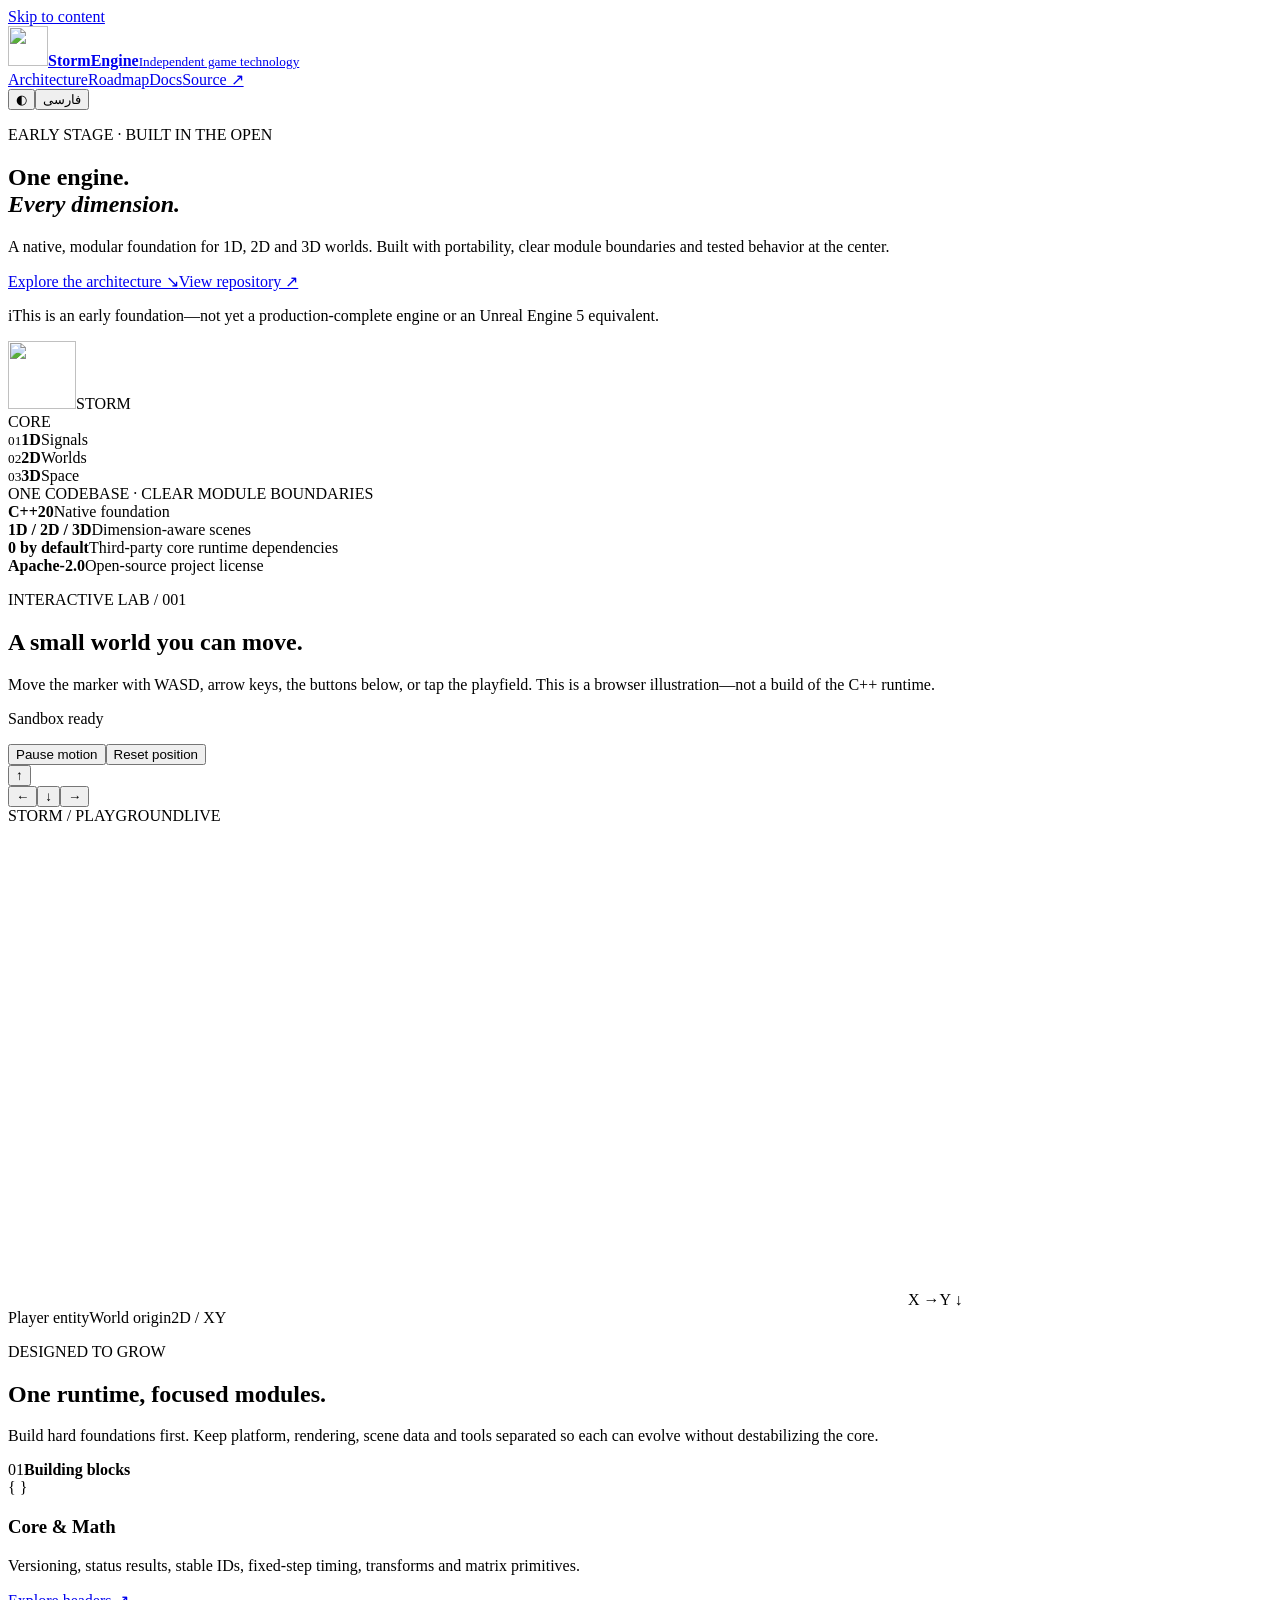
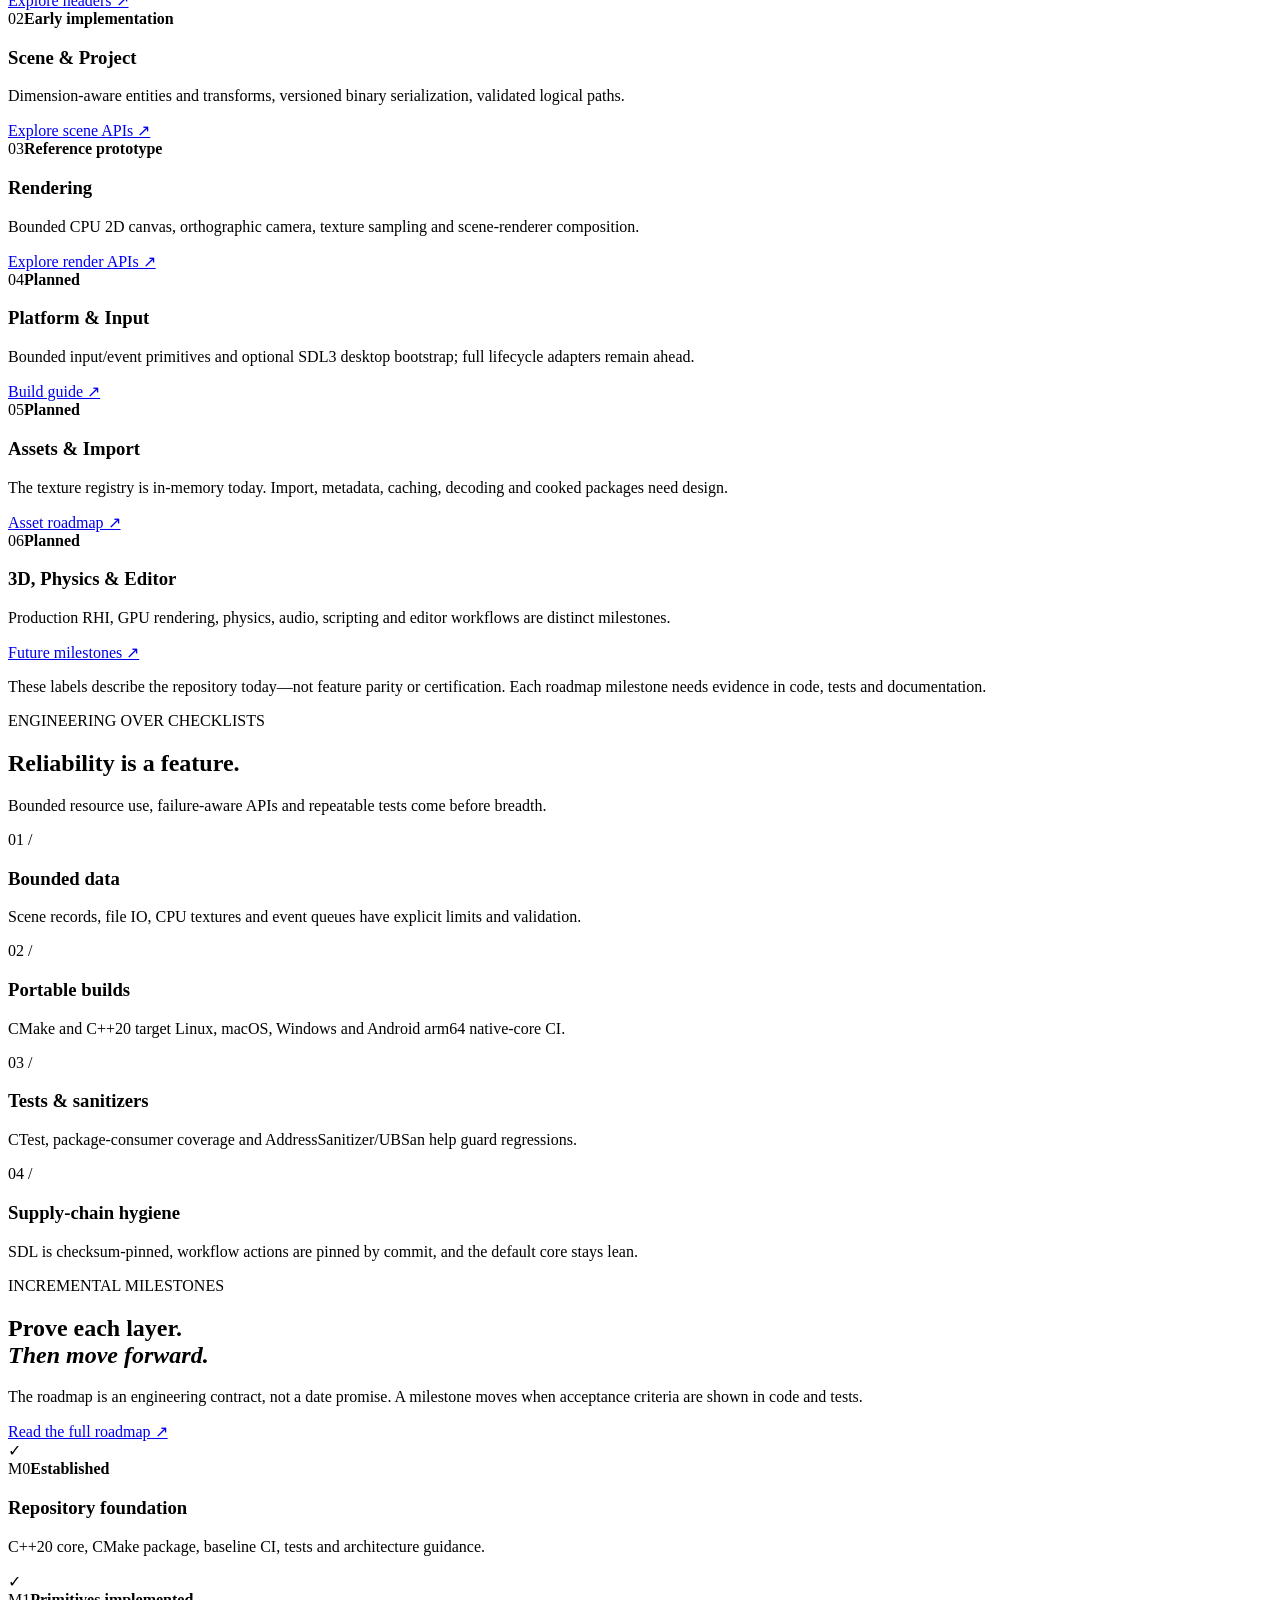
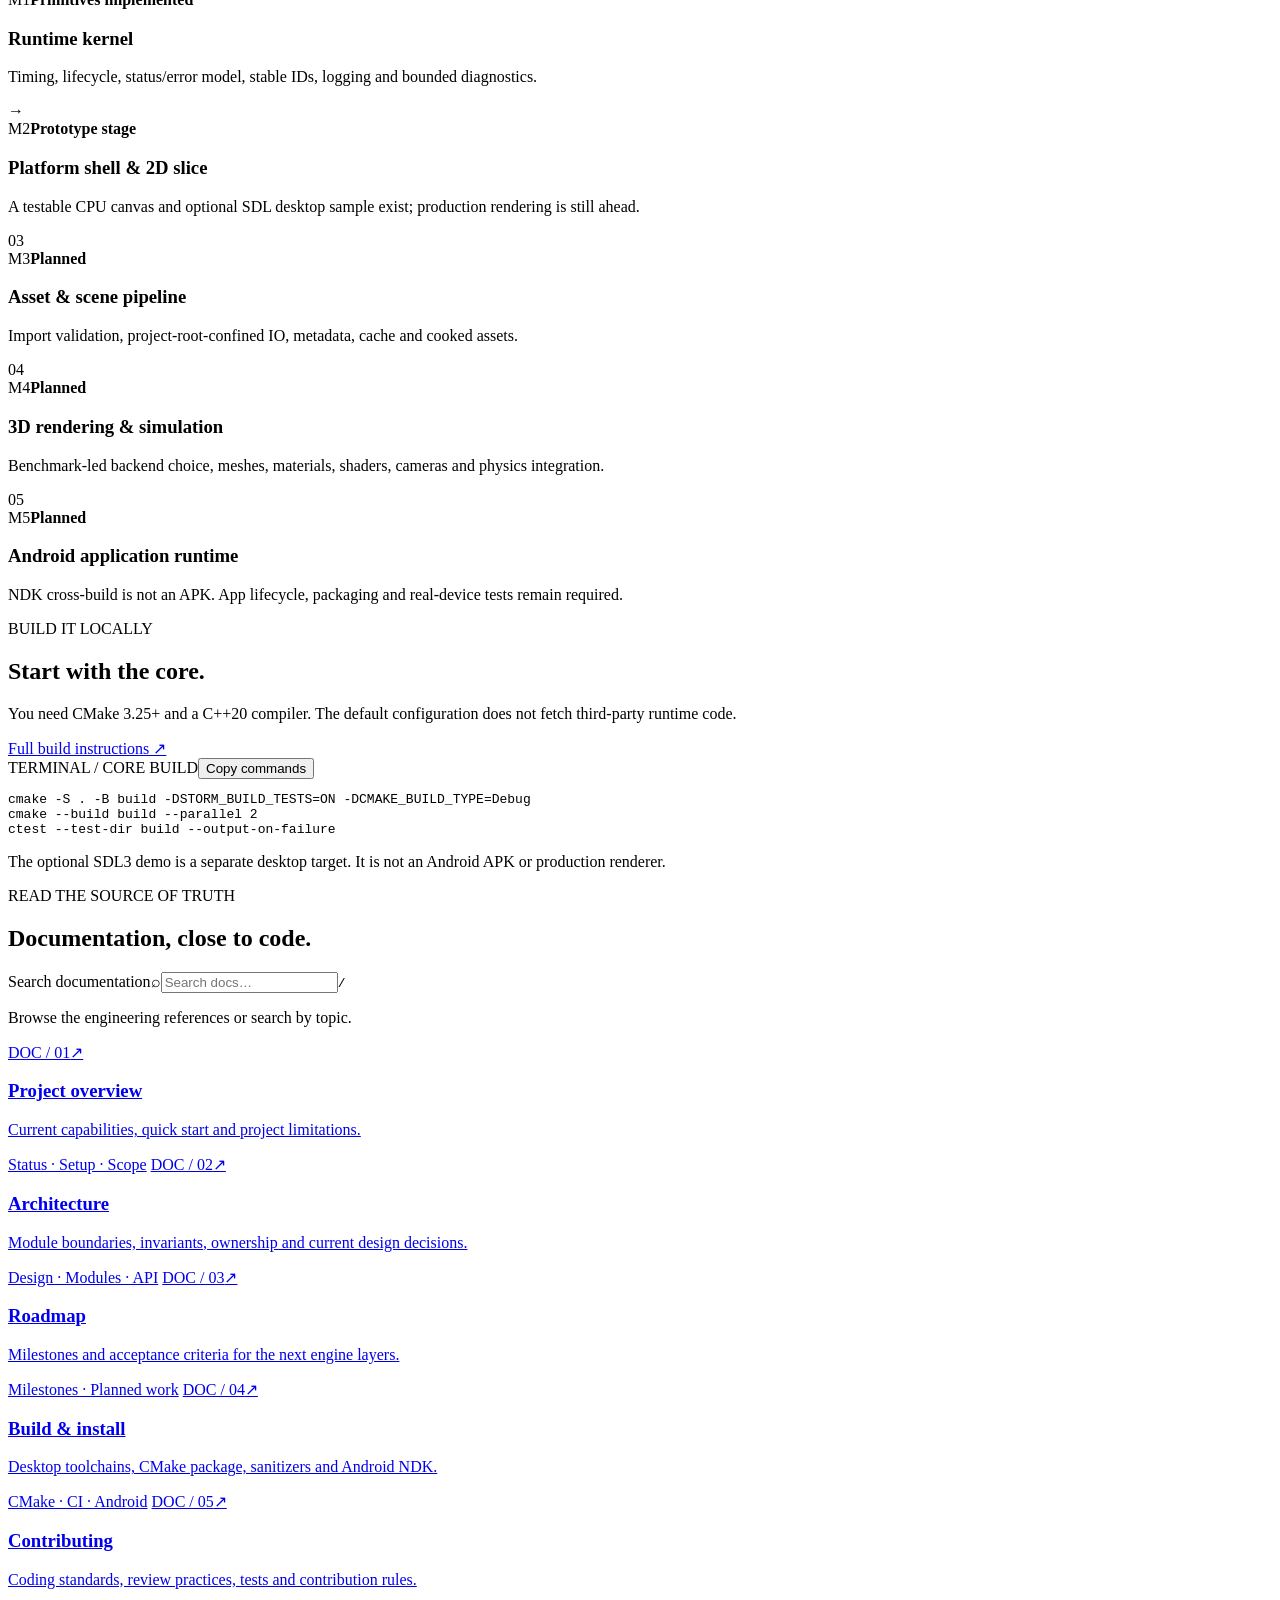
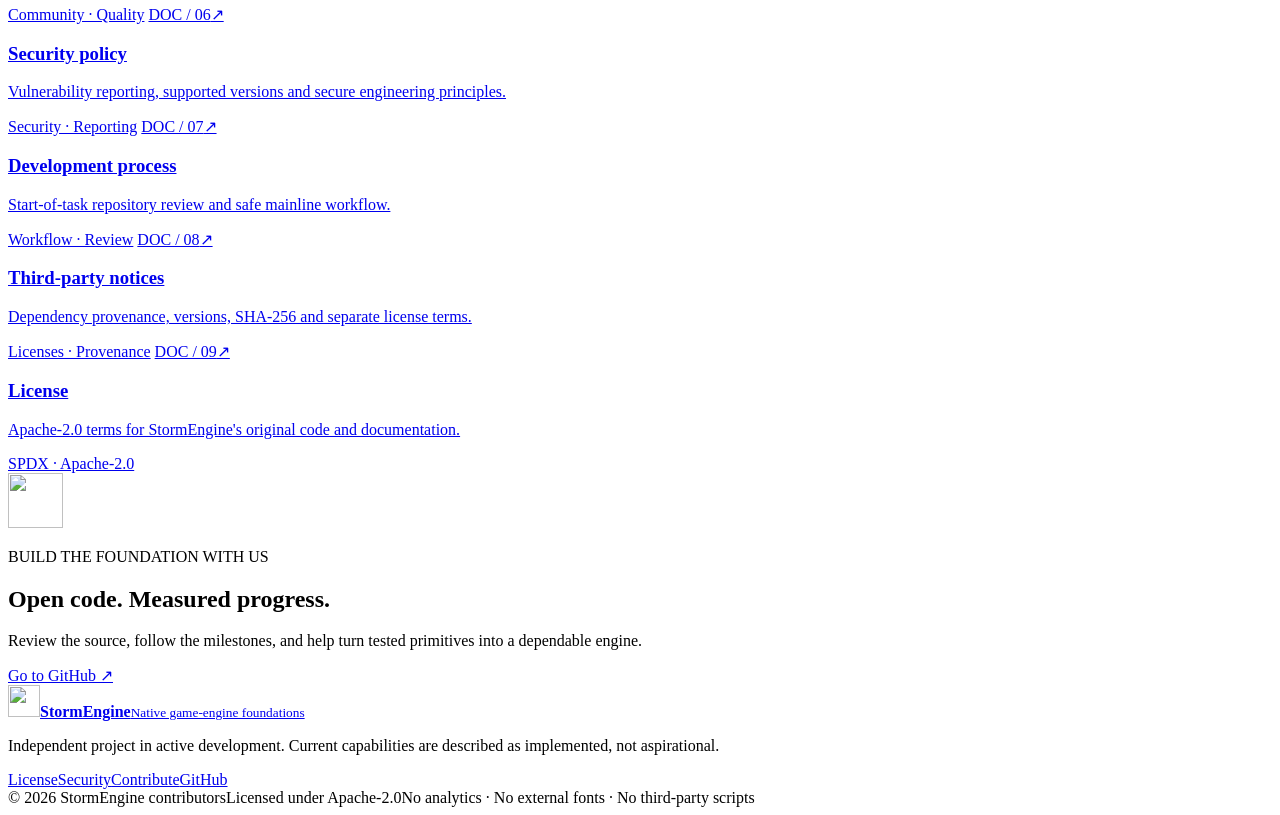
==== site/index.html @ 403d58b6 "feat(site): add responsive engine project homepage" ====
<!doctype html>
<html lang="en" dir="ltr" data-theme="dark">
<head>
  <meta charset="utf-8">
  <meta name="viewport" content="width=device-width,initial-scale=1">
  <meta name="color-scheme" content="dark light">
  <meta name="theme-color" content="#0a0f17">
  <meta name="description" content="StormEngine is an independent C++20 game-engine project for 1D, 2D and 3D experiences.">
  <meta http-equiv="Content-Security-Policy" content="default-src 'self'; base-uri 'self'; object-src 'none'; script-src 'self'; style-src 'self'; img-src 'self' data:; font-src 'self'; connect-src 'none'; form-action 'none'; upgrade-insecure-requests">
  <link rel="canonical" href="https://thedeverfankhajo-bot.github.io/StormEngine/">
  <link rel="icon" type="image/svg+xml" href="assets/images/storm-mark.svg">
  <link rel="stylesheet" href="assets/css/site.css">
  <title>StormEngine — One engine. Every dimension.</title>
  <script src="assets/js/site.js" defer></script>
</head>
<body>
  <a class="skip-link" href="#main" data-t="skip">Skip to content</a>
  <header class="site-header"><div class="container header-inner">
    <a class="brand" href="#top" aria-label="StormEngine home"><img src="assets/images/storm-mark.svg" width="40" height="40" alt=""><span><strong>StormEngine</strong><small data-t="brand-tag">Independent game technology</small></span></a>
    <nav class="primary-nav" aria-label="Primary navigation" data-ta="aria-label" data-t="nav-label"><a href="#architecture" data-t="nav-architecture">Architecture</a><a href="#roadmap" data-t="nav-roadmap">Roadmap</a><a href="#docs" data-t="nav-docs">Docs</a><a href="https://github.com/thedeverfankhajo-bot/StormEngine" rel="noopener noreferrer" data-t="nav-source">Source ↗</a></nav>
    <div class="header-actions"><button id="theme-toggle" class="icon-button" type="button" aria-label="Switch theme" title="Switch theme">◐</button><button id="language-toggle" class="language-button" type="button" lang="fa" aria-label="نمایش فارسی">فارسی</button></div>
  </div></header>
  <main id="main">
    <section class="hero section-space" id="top" aria-labelledby="hero-title"><div class="container hero-grid">
      <div class="hero-copy"><p class="eyebrow"><span class="status-dot" aria-hidden="true"></span><span data-t="hero-eyebrow">EARLY STAGE · BUILT IN THE OPEN</span></p><h1 id="hero-title"><span data-t="hero-title-a">One engine.</span><br><em data-t="hero-title-b">Every dimension.</em></h1><p class="hero-lede" data-t="hero-lede">A native, modular foundation for 1D, 2D and 3D worlds. Built with portability, clear module boundaries and tested behavior at the center.</p><div class="hero-actions"><a class="button button-primary" href="#architecture" data-t="hero-cta">Explore the architecture ↘</a><a class="button button-quiet" href="https://github.com/thedeverfankhajo-bot/StormEngine" rel="noopener noreferrer" data-t="repo-cta">View repository ↗</a></div><p class="reality-note"><span aria-hidden="true">i</span><span data-t="reality-note">This is an early foundation—not yet a production-complete engine or an Unreal Engine 5 equivalent.</span></p></div>
      <div class="hero-visual" role="img" aria-label="A central runtime joining one-dimensional, two-dimensional and three-dimensional worlds" data-ta="aria-label" data-t="visual-label"><div class="visual-grid"></div><div class="visual-orbit orbit-a"></div><div class="visual-orbit orbit-b"></div><div class="visual-core"><img src="assets/images/storm-mark.svg" alt="" width="68" height="68"><span>STORM<br>CORE</span></div><div class="dimension-node dimension-1"><small>01</small><b>1D</b><span data-t="dimension-signals">Signals</span></div><div class="dimension-node dimension-2"><small>02</small><b>2D</b><span data-t="dimension-worlds">Worlds</span></div><div class="dimension-node dimension-3"><small>03</small><b>3D</b><span data-t="dimension-space">Space</span></div><div class="visual-caption"><span></span><span data-t="visual-caption">ONE CODEBASE · CLEAR MODULE BOUNDARIES</span></div></div>
    </div><div class="container metrics-row"><div><strong>C++20</strong><span data-t="metric-native">Native foundation</span></div><div><strong>1D / 2D / 3D</strong><span data-t="metric-scenes">Dimension-aware scenes</span></div><div><strong>0 by default</strong><span data-t="metric-deps">Third-party core runtime dependencies</span></div><div><strong>Apache-2.0</strong><span data-t="metric-license">Open-source project license</span></div></div></section>
    <section class="section-space demo-section" aria-labelledby="demo-title"><div class="container demo-layout">
      <div class="section-intro"><p class="section-kicker" data-t="demo-kicker">INTERACTIVE LAB / 001</p><h2 id="demo-title" data-t="demo-title">A small world you can move.</h2><p data-t="demo-intro">Move the marker with WASD, arrow keys, the buttons below, or tap the playfield. This is a browser illustration—not a build of the C++ runtime.</p><p class="demo-status"><span class="status-dot" aria-hidden="true"></span><span id="demo-status" role="status" aria-live="polite" data-t="demo-ready">Sandbox ready</span></p><div class="demo-controls"><button id="demo-pause" class="button button-secondary" type="button" data-t="pause">Pause motion</button><button id="demo-reset" class="button button-quiet" type="button" data-t="reset">Reset position</button></div><div class="direction-pad" aria-label="Move demo marker" data-ta="aria-label" data-t="direction-label"><button type="button" data-move="up" aria-label="Move up">↑</button><div class="direction-row"><button type="button" data-move="left" aria-label="Move left">←</button><button type="button" data-move="down" aria-label="Move down">↓</button><button type="button" data-move="right" aria-label="Move right">→</button></div></div></div>
      <div class="playfield-card"><div class="playfield-toolbar"><div class="window-dots" aria-hidden="true"><i></i><i></i><i></i></div><span class="mono">STORM / PLAYGROUND</span><span class="live-label"><i></i><span data-t="live">LIVE</span></span></div><div class="playfield-wrap"><canvas id="engine-canvas" width="900" height="480" tabindex="0" aria-label="Interactive two-dimensional demo. Use arrow keys or WASD to move the marker." data-ta="aria-label" data-t="canvas-label"><p>Your browser does not support the canvas demo. The rest of the site still works.</p></canvas><span class="axis-label axis-x">X →</span><span class="axis-label axis-y">Y ↓</span></div><div class="playfield-footer"><span><i class="legend-dot legend-player"></i><span data-t="player-entity">Player entity</span></span><span><i class="legend-dot legend-origin"></i><span data-t="world-origin">World origin</span></span><span class="mono">2D / XY</span></div></div>
    </div></section>
    <section class="section-space" id="architecture" aria-labelledby="architecture-title"><div class="container"><div class="section-heading"><div><p class="section-kicker" data-t="arch-kicker">DESIGNED TO GROW</p><h2 id="architecture-title" data-t="arch-title">One runtime, focused modules.</h2></div><p data-t="arch-intro">Build hard foundations first. Keep platform, rendering, scene data and tools separated so each can evolve without destabilizing the core.</p></div>
      <div class="architecture-grid">
        <article class="module-card module-core"><div class="module-top"><span>01</span><b class="state-built" data-t="state-building">Building blocks</b></div><div class="module-glyph" aria-hidden="true">{ }</div><h3 data-t="mod-core">Core & Math</h3><p data-t="mod-core-desc">Versioning, status results, stable IDs, fixed-step timing, transforms and matrix primitives.</p><a href="https://github.com/thedeverfankhajo-bot/StormEngine/tree/main/include/storm/core" rel="noopener noreferrer" data-t="link-headers">Explore headers ↗</a></article>
        <article class="module-card"><div class="module-top"><span>02</span><b class="state-built" data-t="state-early">Early implementation</b></div><div class="module-glyph glyph-scene" aria-hidden="true"><i></i><i></i><i></i></div><h3 data-t="mod-scene">Scene & Project</h3><p data-t="mod-scene-desc">Dimension-aware entities and transforms, versioned binary serialization, validated logical paths.</p><a href="https://github.com/thedeverfankhajo-bot/StormEngine/tree/main/include/storm/scene" rel="noopener noreferrer" data-t="link-scene">Explore scene APIs ↗</a></article>
        <article class="module-card"><div class="module-top"><span>03</span><b class="state-prototype" data-t="state-reference">Reference prototype</b></div><div class="module-glyph glyph-render" aria-hidden="true"><i></i><i></i><i></i><i></i></div><h3 data-t="mod-render">Rendering</h3><p data-t="mod-render-desc">Bounded CPU 2D canvas, orthographic camera, texture sampling and scene-renderer composition.</p><a href="https://github.com/thedeverfankhajo-bot/StormEngine/tree/main/include/storm/render" rel="noopener noreferrer" data-t="link-render">Explore render APIs ↗</a></article>
        <article class="module-card"><div class="module-top"><span>04</span><b class="state-planned" data-t="state-planned">Planned</b></div><div class="module-glyph glyph-input" aria-hidden="true"><i></i><i></i><i></i></div><h3 data-t="mod-platform">Platform & Input</h3><p data-t="mod-platform-desc">Bounded input/event primitives and optional SDL3 desktop bootstrap; full lifecycle adapters remain ahead.</p><a href="https://github.com/thedeverfankhajo-bot/StormEngine/blob/main/docs/BUILDING.md" rel="noopener noreferrer" data-t="link-build">Build guide ↗</a></article>
        <article class="module-card"><div class="module-top"><span>05</span><b class="state-planned" data-t="state-planned">Planned</b></div><div class="module-glyph glyph-assets" aria-hidden="true"><i></i><i></i><i></i></div><h3 data-t="mod-assets">Assets & Import</h3><p data-t="mod-assets-desc">The texture registry is in-memory today. Import, metadata, caching, decoding and cooked packages need design.</p><a href="https://github.com/thedeverfankhajo-bot/StormEngine/blob/main/docs/ROADMAP.md" rel="noopener noreferrer" data-t="link-roadmap">Asset roadmap ↗</a></article>
        <article class="module-card module-future"><div class="module-top"><span>06</span><b class="state-planned" data-t="state-planned">Planned</b></div><div class="module-glyph glyph-future" aria-hidden="true"><i></i><i></i><i></i></div><h3 data-t="mod-future">3D, Physics & Editor</h3><p data-t="mod-future-desc">Production RHI, GPU rendering, physics, audio, scripting and editor workflows are distinct milestones.</p><a href="https://github.com/thedeverfankhajo-bot/StormEngine/blob/main/docs/ROADMAP.md#m4--3d-rendering-and-simulation" rel="noopener noreferrer" data-t="link-future">Future milestones ↗</a></article>
      </div><p class="architecture-footnote" data-t="arch-footnote">These labels describe the repository today—not feature parity or certification. Each roadmap milestone needs evidence in code, tests and documentation.</p></div></section>
    <section class="section-space capability-section"><div class="container"><div class="section-heading"><div><p class="section-kicker" data-t="quality-kicker">ENGINEERING OVER CHECKLISTS</p><h2 data-t="quality-title">Reliability is a feature.</h2></div><p data-t="quality-intro">Bounded resource use, failure-aware APIs and repeatable tests come before breadth.</p></div><div class="quality-grid"><article class="quality-card"><span>01 /</span><h3 data-t="quality-bounds">Bounded data</h3><p data-t="quality-bounds-desc">Scene records, file IO, CPU textures and event queues have explicit limits and validation.</p></article><article class="quality-card"><span>02 /</span><h3 data-t="quality-portable">Portable builds</h3><p data-t="quality-portable-desc">CMake and C++20 target Linux, macOS, Windows and Android arm64 native-core CI.</p></article><article class="quality-card"><span>03 /</span><h3 data-t="quality-tests">Tests & sanitizers</h3><p data-t="quality-tests-desc">CTest, package-consumer coverage and AddressSanitizer/UBSan help guard regressions.</p></article><article class="quality-card"><span>04 /</span><h3 data-t="quality-supply">Supply-chain hygiene</h3><p data-t="quality-supply-desc">SDL is checksum-pinned, workflow actions are pinned by commit, and the default core stays lean.</p></article></div></div></section>
    <section class="section-space roadmap-section" id="roadmap" aria-labelledby="roadmap-title"><div class="container roadmap-layout"><div class="roadmap-intro"><p class="section-kicker" data-t="roadmap-kicker">INCREMENTAL MILESTONES</p><h2 id="roadmap-title"><span data-t="roadmap-title-a">Prove each layer.</span><br><em data-t="roadmap-title-b">Then move forward.</em></h2><p data-t="roadmap-intro">The roadmap is an engineering contract, not a date promise. A milestone moves when acceptance criteria are shown in code and tests.</p><a class="text-link" href="https://github.com/thedeverfankhajo-bot/StormEngine/blob/main/docs/ROADMAP.md" rel="noopener noreferrer" data-t="full-roadmap">Read the full roadmap ↗</a></div><div class="milestone-list">
      <article class="milestone milestone-done"><div class="milestone-mark">✓</div><div><div class="milestone-meta"><span>M0</span><b data-t="milestone-established">Established</b></div><h3 data-t="mile0">Repository foundation</h3><p data-t="mile0-desc">C++20 core, CMake package, baseline CI, tests and architecture guidance.</p></div></article>
      <article class="milestone milestone-done"><div class="milestone-mark">✓</div><div><div class="milestone-meta"><span>M1</span><b data-t="milestone-primitives">Primitives implemented</b></div><h3 data-t="mile1">Runtime kernel</h3><p data-t="mile1-desc">Timing, lifecycle, status/error model, stable IDs, logging and bounded diagnostics.</p></div></article>
      <article class="milestone milestone-active"><div class="milestone-mark">→</div><div><div class="milestone-meta"><span>M2</span><b data-t="milestone-prototype">Prototype stage</b></div><h3 data-t="mile2">Platform shell & 2D slice</h3><p data-t="mile2-desc">A testable CPU canvas and optional SDL desktop sample exist; production rendering is still ahead.</p></div></article>
      <article class="milestone"><div class="milestone-mark">03</div><div><div class="milestone-meta"><span>M3</span><b data-t="state-planned">Planned</b></div><h3 data-t="mile3">Asset & scene pipeline</h3><p data-t="mile3-desc">Import validation, project-root-confined IO, metadata, cache and cooked assets.</p></div></article>
      <article class="milestone"><div class="milestone-mark">04</div><div><div class="milestone-meta"><span>M4</span><b data-t="state-planned">Planned</b></div><h3 data-t="mile4">3D rendering & simulation</h3><p data-t="mile4-desc">Benchmark-led backend choice, meshes, materials, shaders, cameras and physics integration.</p></div></article>
      <article class="milestone"><div class="milestone-mark">05</div><div><div class="milestone-meta"><span>M5</span><b data-t="state-planned">Planned</b></div><h3 data-t="mile5">Android application runtime</h3><p data-t="mile5-desc">NDK cross-build is not an APK. App lifecycle, packaging and real-device tests remain required.</p></div></article>
    </div></div></section>
    <section class="section-space start-section"><div class="container start-layout"><div><p class="section-kicker" data-t="start-kicker">BUILD IT LOCALLY</p><h2 data-t="start-title">Start with the core.</h2><p data-t="start-intro">You need CMake 3.25+ and a C++20 compiler. The default configuration does not fetch third-party runtime code.</p><a class="text-link" href="https://github.com/thedeverfankhajo-bot/StormEngine/blob/main/docs/BUILDING.md" rel="noopener noreferrer" data-t="start-guide">Full build instructions ↗</a></div><div class="code-card"><div class="code-title"><span data-t="terminal-label">TERMINAL / CORE BUILD</span><button id="copy-command" class="copy-button" type="button" data-t="copy-command">Copy commands</button></div><pre><code id="build-command">cmake -S . -B build -DSTORM_BUILD_TESTS=ON -DCMAKE_BUILD_TYPE=Debug
cmake --build build --parallel 2
ctest --test-dir build --output-on-failure</code></pre><p data-t="code-footnote">The optional SDL3 demo is a separate desktop target. It is not an Android APK or production renderer.</p></div></div></section>
    <section class="section-space docs-section" id="docs" aria-labelledby="docs-title"><div class="container"><div class="section-heading docs-heading"><div><p class="section-kicker" data-t="docs-kicker">READ THE SOURCE OF TRUTH</p><h2 id="docs-title" data-t="docs-title">Documentation, close to code.</h2></div><label class="doc-search"><span class="sr-only" data-t="search-label">Search documentation</span><span aria-hidden="true">⌕</span><input id="docs-search" type="search" placeholder="Search docs…" autocomplete="off" data-ta="placeholder" data-t="search-placeholder"><kbd>/</kbd></label></div><p class="search-summary" id="search-summary" aria-live="polite" data-t="search-summary">Browse the engineering references or search by topic.</p><div class="docs-grid" id="docs-grid">
      <a class="doc-card" href="https://github.com/thedeverfankhajo-bot/StormEngine/blob/main/README.md" rel="noopener noreferrer" data-search="overview status quick start getting started"><span class="doc-number">DOC / 01</span><span class="doc-arrow">↗</span><h3 data-t="doc-overview">Project overview</h3><p data-t="doc-overview-desc">Current capabilities, quick start and project limitations.</p><span data-t="tag-overview" class="doc-tags">Status · Setup · Scope</span></a>
      <a class="doc-card" href="https://github.com/thedeverfankhajo-bot/StormEngine/blob/main/docs/ARCHITECTURE.md" rel="noopener noreferrer" data-search="architecture core renderer scene assets platform module boundaries matrices"><span class="doc-number">DOC / 02</span><span class="doc-arrow">↗</span><h3 data-t="doc-architecture">Architecture</h3><p data-t="doc-architecture-desc">Module boundaries, invariants, ownership and current design decisions.</p><span class="doc-tags" data-t="tag-architecture">Design · Modules · API</span></a>
      <a class="doc-card" href="https://github.com/thedeverfankhajo-bot/StormEngine/blob/main/docs/ROADMAP.md" rel="noopener noreferrer" data-search="roadmap milestones renderer 3d android physics editor future"><span class="doc-number">DOC / 03</span><span class="doc-arrow">↗</span><h3 data-t="doc-roadmap">Roadmap</h3><p data-t="doc-roadmap-desc">Milestones and acceptance criteria for the next engine layers.</p><span class="doc-tags" data-t="tag-roadmap">Milestones · Planned work</span></a>
      <a class="doc-card" href="https://github.com/thedeverfankhajo-bot/StormEngine/blob/main/docs/BUILDING.md" rel="noopener noreferrer" data-search="build cmake c++ linux windows macos android ndk toolchain"><span class="doc-number">DOC / 04</span><span class="doc-arrow">↗</span><h3 data-t="doc-build">Build & install</h3><p data-t="doc-build-desc">Desktop toolchains, CMake package, sanitizers and Android NDK.</p><span class="doc-tags" data-t="tag-build">CMake · CI · Android</span></a>
      <a class="doc-card" href="https://github.com/thedeverfankhajo-bot/StormEngine/blob/main/CONTRIBUTING.md" rel="noopener noreferrer" data-search="contributing coding conventions pull request tests review license"><span class="doc-number">DOC / 05</span><span class="doc-arrow">↗</span><h3 data-t="doc-contrib">Contributing</h3><p data-t="doc-contrib-desc">Coding standards, review practices, tests and contribution rules.</p><span class="doc-tags" data-t="tag-contrib">Community · Quality</span></a>
      <a class="doc-card" href="https://github.com/thedeverfankhajo-bot/StormEngine/blob/main/SECURITY.md" rel="noopener noreferrer" data-search="security vulnerability reporting dependency supply chain malformed input"><span class="doc-number">DOC / 06</span><span class="doc-arrow">↗</span><h3 data-t="doc-security">Security policy</h3><p data-t="doc-security-desc">Vulnerability reporting, supported versions and secure engineering principles.</p><span class="doc-tags" data-t="tag-security">Security · Reporting</span></a>
      <a class="doc-card" href="https://github.com/thedeverfankhajo-bot/StormEngine/blob/main/docs/DEVELOPMENT.md" rel="noopener noreferrer" data-search="development full repository review history commit mainline"><span class="doc-number">DOC / 07</span><span class="doc-arrow">↗</span><h3 data-t="doc-development">Development process</h3><p data-t="doc-development-desc">Start-of-task repository review and safe mainline workflow.</p><span class="doc-tags" data-t="tag-development">Workflow · Review</span></a>
      <a class="doc-card" href="https://github.com/thedeverfankhajo-bot/StormEngine/blob/main/THIRD_PARTY_NOTICES.md" rel="noopener noreferrer" data-search="third party SDL license checksum provenance dependencies"><span class="doc-number">DOC / 08</span><span class="doc-arrow">↗</span><h3 data-t="doc-thirdparty">Third-party notices</h3><p data-t="doc-thirdparty-desc">Dependency provenance, versions, SHA-256 and separate license terms.</p><span class="doc-tags" data-t="tag-thirdparty">Licenses · Provenance</span></a>
      <a class="doc-card" href="https://github.com/thedeverfankhajo-bot/StormEngine/blob/main/LICENSE" rel="noopener noreferrer" data-search="apache license commercial patent copyright trademarks"><span class="doc-number">DOC / 09</span><span class="doc-arrow">↗</span><h3 data-t="doc-license">License</h3><p data-t="doc-license-desc">Apache-2.0 terms for StormEngine's original code and documentation.</p><span class="doc-tags">SPDX · Apache-2.0</span></a>
    </div><p id="docs-empty" class="docs-empty" hidden data-t="docs-empty">No document matches that search. Try a different keyword.</p></div></section>
    <section class="closing-section"><div class="container closing-inner"><img src="assets/images/storm-mark.svg" width="55" height="55" alt=""><div><p class="section-kicker" data-t="closing-kicker">BUILD THE FOUNDATION WITH US</p><h2 data-t="closing-title">Open code. Measured progress.</h2><p data-t="closing-desc">Review the source, follow the milestones, and help turn tested primitives into a dependable engine.</p></div><a class="button button-primary" href="https://github.com/thedeverfankhajo-bot/StormEngine" rel="noopener noreferrer" data-t="closing-cta">Go to GitHub ↗</a></div></section>
  </main>
  <footer class="site-footer"><div class="container footer-main"><a class="brand" href="#top"><img src="assets/images/storm-mark.svg" width="32" height="32" alt=""><span><strong>StormEngine</strong><small data-t="footer-tag">Native game-engine foundations</small></span></a><p data-t="footer-disclaimer">Independent project in active development. Current capabilities are described as implemented, not aspirational.</p><nav aria-label="Legal and project links" data-ta="aria-label" data-t="footer-nav"><a href="https://github.com/thedeverfankhajo-bot/StormEngine/blob/main/LICENSE" rel="noopener noreferrer">License</a><a href="https://github.com/thedeverfankhajo-bot/StormEngine/blob/main/SECURITY.md" rel="noopener noreferrer">Security</a><a href="https://github.com/thedeverfankhajo-bot/StormEngine/blob/main/CONTRIBUTING.md" rel="noopener noreferrer">Contribute</a><a href="https://github.com/thedeverfankhajo-bot/StormEngine" rel="noopener noreferrer">GitHub</a></nav></div><div class="container footer-bottom"><span>© <span id="current-year">2026</span> StormEngine contributors</span><span><i class="status-dot"></i><span data-t="footer-license">Licensed under Apache-2.0</span></span><span data-t="footer-privacy">No analytics · No external fonts · No third-party scripts</span></div></footer>
</body>
</html>
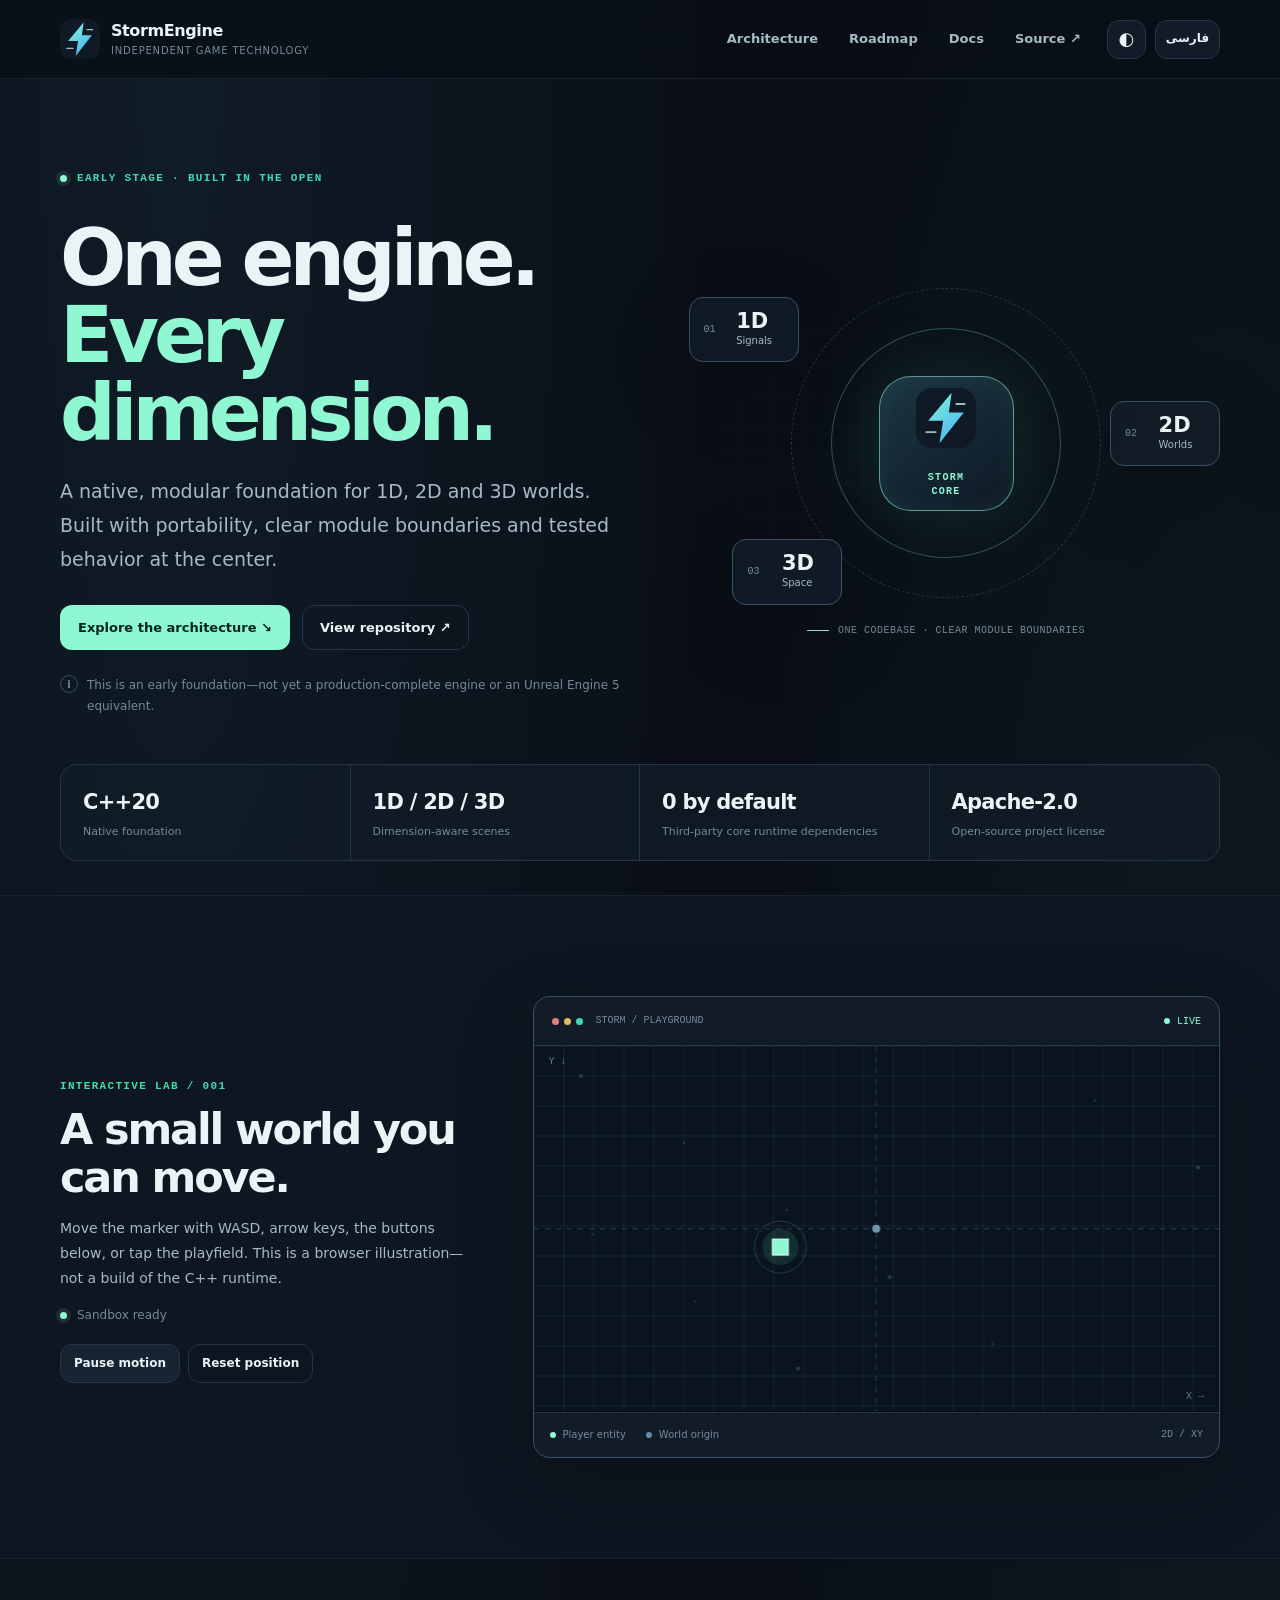
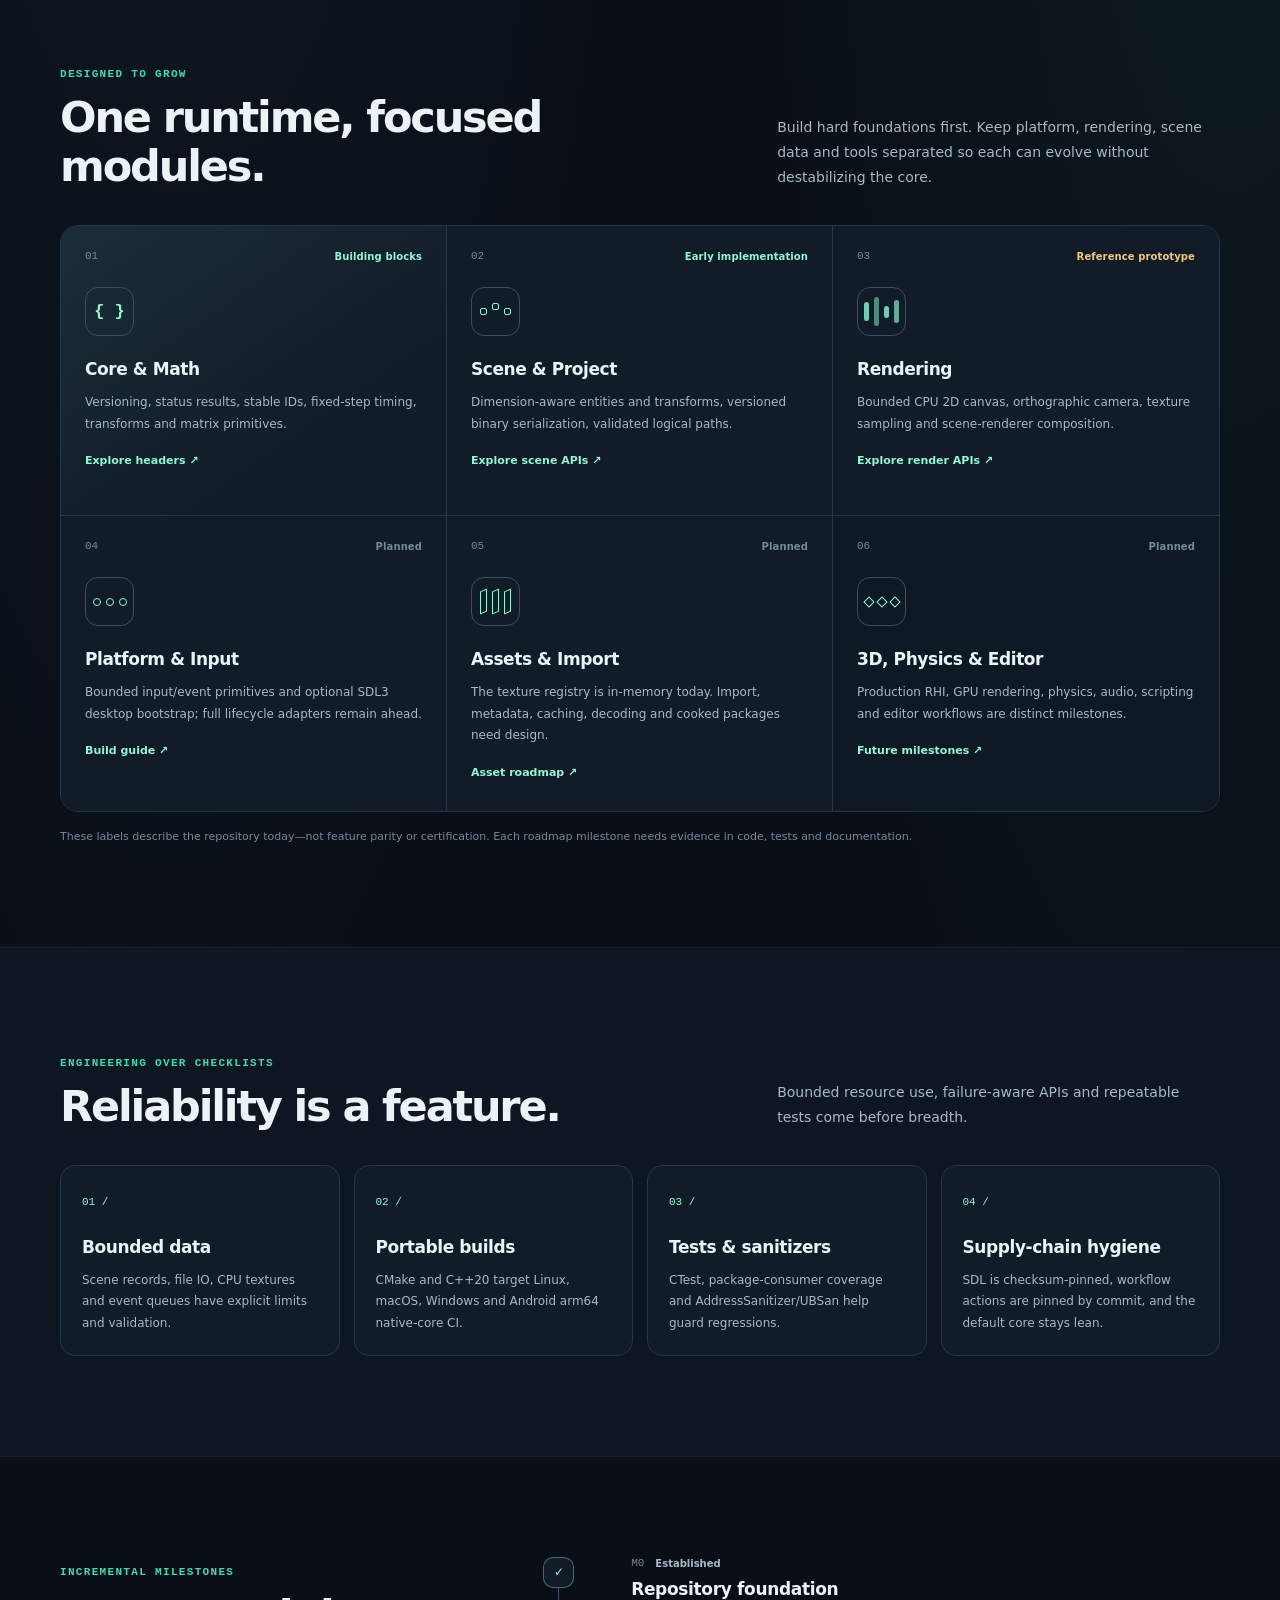
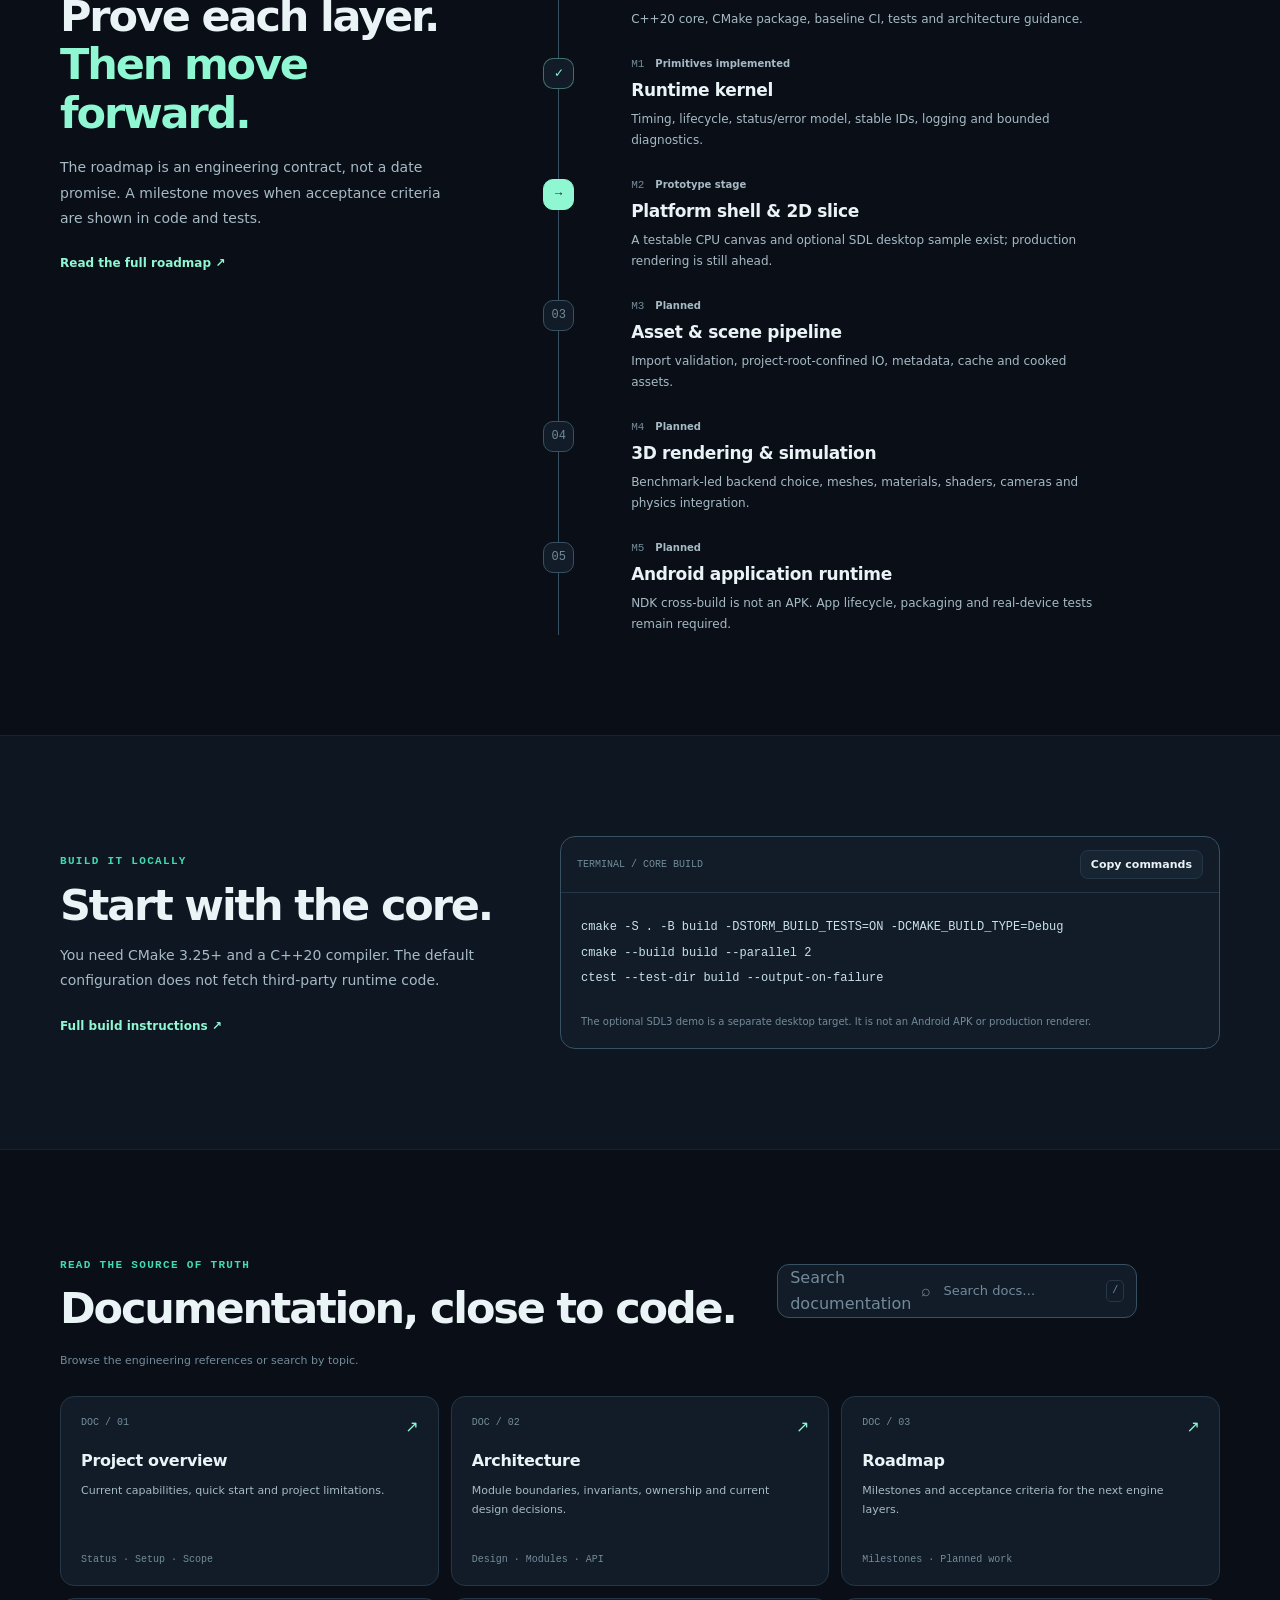
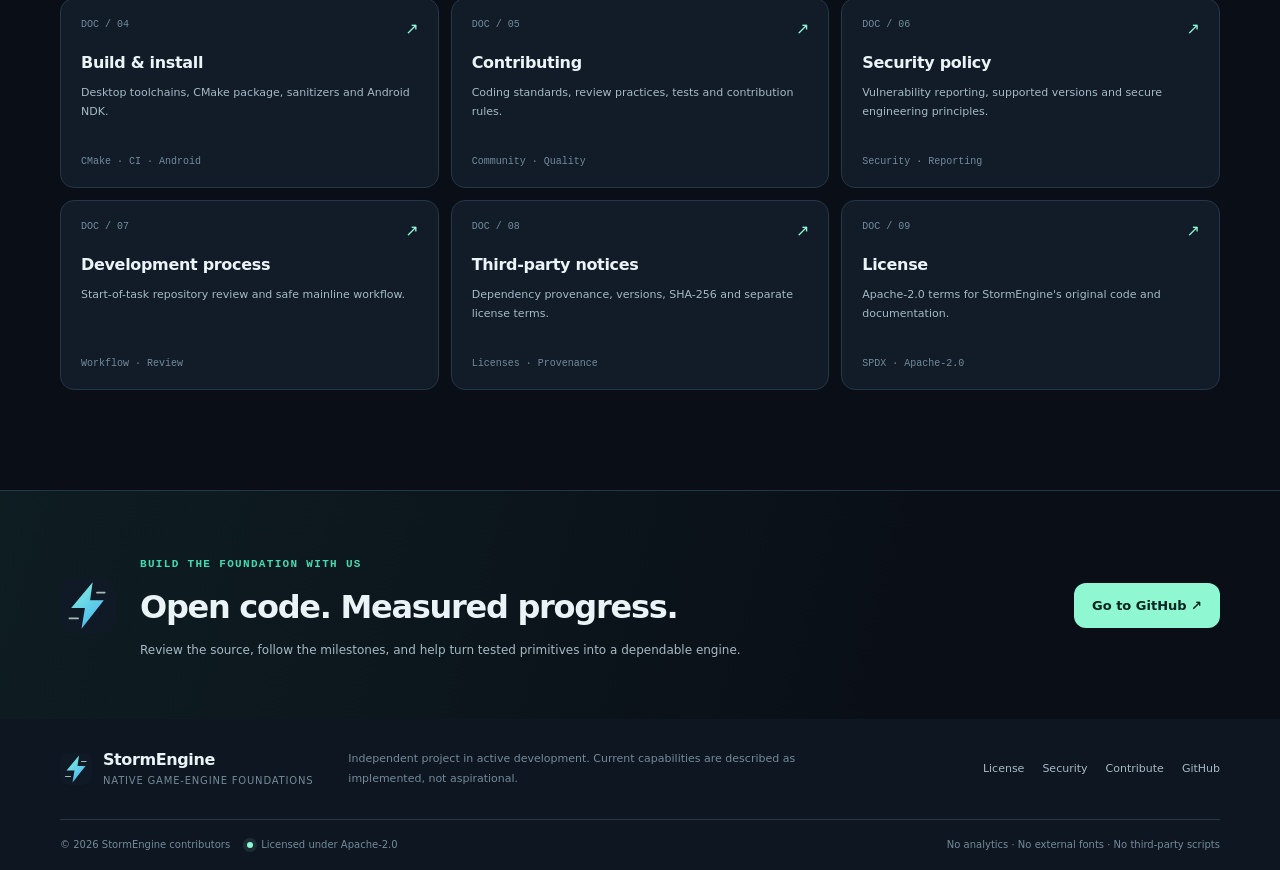
==== commit b71fe645: "a11y(site): localize directional control labels" ====
--- a/site/index.html
+++ b/site/index.html
@@ -26,7 +26,7 @@
       <div class="hero-visual" role="img" aria-label="A central runtime joining one-dimensional, two-dimensional and three-dimensional worlds" data-ta="aria-label" data-t="visual-label"><div class="visual-grid"></div><div class="visual-orbit orbit-a"></div><div class="visual-orbit orbit-b"></div><div class="visual-core"><img src="assets/images/storm-mark.svg" alt="" width="68" height="68"><span>STORM<br>CORE</span></div><div class="dimension-node dimension-1"><small>01</small><b>1D</b><span data-t="dimension-signals">Signals</span></div><div class="dimension-node dimension-2"><small>02</small><b>2D</b><span data-t="dimension-worlds">Worlds</span></div><div class="dimension-node dimension-3"><small>03</small><b>3D</b><span data-t="dimension-space">Space</span></div><div class="visual-caption"><span></span><span data-t="visual-caption">ONE CODEBASE · CLEAR MODULE BOUNDARIES</span></div></div>
     </div><div class="container metrics-row"><div><strong>C++20</strong><span data-t="metric-native">Native foundation</span></div><div><strong>1D / 2D / 3D</strong><span data-t="metric-scenes">Dimension-aware scenes</span></div><div><strong>0 by default</strong><span data-t="metric-deps">Third-party core runtime dependencies</span></div><div><strong>Apache-2.0</strong><span data-t="metric-license">Open-source project license</span></div></div></section>
     <section class="section-space demo-section" aria-labelledby="demo-title"><div class="container demo-layout">
-      <div class="section-intro"><p class="section-kicker" data-t="demo-kicker">INTERACTIVE LAB / 001</p><h2 id="demo-title" data-t="demo-title">A small world you can move.</h2><p data-t="demo-intro">Move the marker with WASD, arrow keys, the buttons below, or tap the playfield. This is a browser illustration—not a build of the C++ runtime.</p><p class="demo-status"><span class="status-dot" aria-hidden="true"></span><span id="demo-status" role="status" aria-live="polite" data-t="demo-ready">Sandbox ready</span></p><div class="demo-controls"><button id="demo-pause" class="button button-secondary" type="button" data-t="pause">Pause motion</button><button id="demo-reset" class="button button-quiet" type="button" data-t="reset">Reset position</button></div><div class="direction-pad" aria-label="Move demo marker" data-ta="aria-label" data-t="direction-label"><button type="button" data-move="up" aria-label="Move up">↑</button><div class="direction-row"><button type="button" data-move="left" aria-label="Move left">←</button><button type="button" data-move="down" aria-label="Move down">↓</button><button type="button" data-move="right" aria-label="Move right">→</button></div></div></div>
+      <div class="section-intro"><p class="section-kicker" data-t="demo-kicker">INTERACTIVE LAB / 001</p><h2 id="demo-title" data-t="demo-title">A small world you can move.</h2><p data-t="demo-intro">Move the marker with WASD, arrow keys, the buttons below, or tap the playfield. This is a browser illustration—not a build of the C++ runtime.</p><p class="demo-status"><span class="status-dot" aria-hidden="true"></span><span id="demo-status" role="status" aria-live="polite" data-t="demo-ready">Sandbox ready</span></p><div class="demo-controls"><button id="demo-pause" class="button button-secondary" type="button" data-t="pause">Pause motion</button><button id="demo-reset" class="button button-quiet" type="button" data-t="reset">Reset position</button></div><div class="direction-pad" aria-label="Move demo marker" data-ta="aria-label" data-t="direction-label"><button type="button" data-move="up" aria-label="Move up" data-ta="aria-label" data-t="move-up">↑</button><div class="direction-row"><button type="button" data-move="left" aria-label="Move left" data-ta="aria-label" data-t="move-left">←</button><button type="button" data-move="down" aria-label="Move down" data-ta="aria-label" data-t="move-down">↓</button><button type="button" data-move="right" aria-label="Move right" data-ta="aria-label" data-t="move-right">→</button></div></div></div>
       <div class="playfield-card"><div class="playfield-toolbar"><div class="window-dots" aria-hidden="true"><i></i><i></i><i></i></div><span class="mono">STORM / PLAYGROUND</span><span class="live-label"><i></i><span data-t="live">LIVE</span></span></div><div class="playfield-wrap"><canvas id="engine-canvas" width="900" height="480" tabindex="0" aria-label="Interactive two-dimensional demo. Use arrow keys or WASD to move the marker." data-ta="aria-label" data-t="canvas-label"><p>Your browser does not support the canvas demo. The rest of the site still works.</p></canvas><span class="axis-label axis-x">X →</span><span class="axis-label axis-y">Y ↓</span></div><div class="playfield-footer"><span><i class="legend-dot legend-player"></i><span data-t="player-entity">Player entity</span></span><span><i class="legend-dot legend-origin"></i><span data-t="world-origin">World origin</span></span><span class="mono">2D / XY</span></div></div>
     </div></section>
     <section class="section-space" id="architecture" aria-labelledby="architecture-title"><div class="container"><div class="section-heading"><div><p class="section-kicker" data-t="arch-kicker">DESIGNED TO GROW</p><h2 id="architecture-title" data-t="arch-title">One runtime, focused modules.</h2></div><p data-t="arch-intro">Build hard foundations first. Keep platform, rendering, scene data and tools separated so each can evolve without destabilizing the core.</p></div>
--- a/site/assets/css/site.css
+++ b/site/assets/css/site.css
@@ -0,0 +1,22 @@
+:root{color-scheme:dark;--bg:#0a0f17;--bg-soft:#0e1621;--surface:#111c28;--surface-raised:#172432;--border:#253646;--border-strong:#385162;--text:#eaf3f6;--muted:#a6bac5;--subtle:#738b99;--mint:#8ff7d2;--mint-strong:#42dbb0;--blue:#83caff;--gold:#f3c774;--shadow:0 26px 80px rgb(0 0 0 / 24%);--content:1160px;--font:system-ui,-apple-system,BlinkMacSystemFont,"Segoe UI",sans-serif;--mono:ui-monospace,SFMono-Regular,Consolas,"Liberation Mono",monospace}
+:root[data-theme="light"]{color-scheme:light;--bg:#f3f8fa;--bg-soft:#eaf2f5;--surface:#fff;--surface-raised:#edf5f7;--border:#d3e0e6;--border-strong:#b6cbd5;--text:#132530;--muted:#506775;--subtle:#647d8b;--mint:#087b65;--mint-strong:#076750;--blue:#116eaf;--gold:#8a5c05;--shadow:0 25px 80px rgb(36 70 91 / 10%)}
+*,*::before,*::after{box-sizing:border-box}html{scroll-behavior:smooth;scroll-padding-top:90px}body{min-width:320px;margin:0;background:radial-gradient(ellipse at 14% 1%,rgb(57 115 150 / 13%),transparent 33rem),radial-gradient(ellipse at 96% 22%,rgb(50 145 119 / 8%),transparent 30rem),var(--bg);color:var(--text);font-family:var(--font);font-size:16px;line-height:1.65;-webkit-font-smoothing:antialiased;text-rendering:optimizeLegibility}img,svg,canvas{max-width:100%}a{color:inherit;text-decoration:none}button,input{font:inherit}button,a{ -webkit-tap-highlight-color:transparent}button:focus-visible,a:focus-visible,input:focus-visible,canvas:focus-visible{outline:3px solid var(--blue);outline-offset:4px}::selection{background:rgb(143 247 210 / 26%);color:var(--text)}.container{width:min(var(--content),calc(100% - 48px));margin-inline:auto}.section-space{padding-block:100px}.mono,code,pre,kbd{font-family:var(--mono)}.skip-link{position:fixed;top:10px;inset-inline-start:10px;z-index:1000;padding:10px 16px;border-radius:10px;background:var(--mint);color:#06221b;transform:translateY(-160%)}.skip-link:focus{transform:translateY(0)}
+.site-header{position:sticky;top:0;z-index:100;border-bottom:1px solid rgb(128 158 183 / 13%);background:color-mix(in srgb,var(--bg) 88%,transparent);backdrop-filter:blur(18px)}.header-inner{min-height:78px;display:flex;align-items:center;gap:26px}.brand{display:inline-flex;align-items:center;gap:11px;flex:0 0 auto}.brand img{flex:0 0 auto}.brand span{display:flex;flex-direction:column;line-height:1.15}.brand strong{font-size:16px;letter-spacing:-.025em;font-weight:760}.brand small{margin-top:5px;color:var(--subtle);font-size:10px;letter-spacing:.08em;text-transform:uppercase}.primary-nav{margin-inline-start:auto;display:flex;align-items:center;gap:clamp(14px,2.5vw,31px)}.primary-nav a{color:var(--muted);font-size:13px;font-weight:650;transition:color .18s ease}.primary-nav a:hover,.footer-main nav a:hover{color:var(--mint)}.header-actions{display:flex;align-items:center;gap:9px}.icon-button,.language-button{display:inline-grid;place-items:center;min-width:39px;min-height:39px;padding:0 10px;border:1px solid var(--border);border-radius:12px;background:var(--surface);color:var(--text);cursor:pointer}.icon-button{font-size:18px}.language-button{font-size:12px;font-weight:750}.icon-button:hover,.language-button:hover{border-color:var(--mint)}
+.hero{padding-top:79px;padding-bottom:34px;overflow:hidden}.hero-grid{display:grid;grid-template-columns:minmax(0,1.02fr) minmax(0,.98fr);gap:42px;align-items:center}.hero-copy{max-width:635px;position:relative;z-index:1}.eyebrow,.section-kicker{display:inline-flex;align-items:center;gap:10px;color:var(--mint-strong);font-family:var(--mono);font-size:11px;font-weight:750;letter-spacing:.12em;text-transform:uppercase}.status-dot{display:inline-block;width:7px;height:7px;flex:0 0 auto;border-radius:50%;background:var(--mint);box-shadow:0 0 0 4px rgb(143 247 210 / 10%)}.hero h1{margin:22px 0;font-size:clamp(45px,6.3vw,78px);font-weight:780;letter-spacing:-.065em;line-height:.99}.hero h1 em,.roadmap-intro h2 em{color:var(--mint);font-style:normal}.hero-lede{max-width:560px;color:var(--muted);font-size:clamp(16px,1.7vw,19px);line-height:1.8}.hero-actions{display:flex;flex-wrap:wrap;gap:12px;margin-top:29px}.button{display:inline-flex;align-items:center;justify-content:center;min-height:45px;gap:9px;padding:0 17px;border:1px solid transparent;border-radius:12px;font-size:13px;font-weight:750;cursor:pointer;transition:transform .18s ease,border-color .18s ease,background .18s ease}.button:hover{transform:translateY(-2px)}.button-primary{background:var(--mint);color:#06251f}.button-primary:hover{background:var(--mint-strong)}.button-quiet{border-color:var(--border);background:transparent;color:var(--text)}.button-quiet:hover,.button-secondary:hover{border-color:var(--mint)}.button-secondary{border-color:var(--border);background:var(--surface-raised);color:var(--text)}.reality-note{display:flex;align-items:flex-start;gap:9px;margin-top:25px;color:var(--subtle);font-size:12px;line-height:1.7}.reality-note>span:first-child{display:grid;place-items:center;width:18px;height:18px;flex:0 0 auto;border:1px solid var(--border-strong);border-radius:50%;font-size:10px;font-weight:800}
+.hero-visual{position:relative;min-height:385px;display:grid;place-items:center;isolation:isolate}.visual-grid{position:absolute;inset:6% 2%;opacity:.4;background-image:linear-gradient(rgb(100 145 166 / 12%) 1px,transparent 1px),linear-gradient(90deg,rgb(100 145 166 / 12%) 1px,transparent 1px);background-size:30px 30px;mask-image:radial-gradient(ellipse,black,transparent 70%)}.visual-orbit{position:absolute;aspect-ratio:1;border:1px solid rgb(112 176 196 / 24%);border-radius:50%;transform:rotate(-26deg)}.orbit-a{width:310px;height:310px;border-style:dashed}.orbit-b{width:230px;height:230px;border-color:rgb(143 247 210 / 28%);transform:rotate(31deg)}.visual-core{position:relative;z-index:2;display:grid;place-items:center;width:135px;height:135px;border:1px solid rgb(143 247 210 / 56%);border-radius:32px;background:linear-gradient(145deg,#1b3543,#0e1925);box-shadow:0 0 70px rgb(55 222 177 / 14%),inset 0 0 25px rgb(143 247 210 / 6%);color:var(--mint);font:700 10px/1.35 var(--mono);letter-spacing:.13em;text-align:center}.visual-core img{width:60px;height:60px}.dimension-node{position:absolute;z-index:3;display:grid;grid-template-columns:auto auto;align-items:center;column-gap:9px;min-width:110px;padding:12px 14px;border:1px solid var(--border-strong);border-radius:14px;background:color-mix(in srgb,var(--surface) 92%,transparent);box-shadow:var(--shadow)}.dimension-node small{grid-row:span 2;color:var(--subtle);font:10px var(--mono)}.dimension-node b{font-size:21px;line-height:1.1}.dimension-node span{color:var(--muted);font-size:10px}.dimension-1{inset-inline-start:3%;top:12%}.dimension-2{inset-inline-end:0;top:39%}.dimension-3{inset-inline-start:11%;bottom:8%}.visual-caption{position:absolute;bottom:0;display:flex;align-items:center;gap:9px;color:var(--subtle);font:10px var(--mono);letter-spacing:.05em}.visual-caption>span:first-child{width:22px;height:1px;background:var(--mint)}
+.metrics-row{display:grid;grid-template-columns:repeat(4,minmax(0,1fr));margin-top:36px;border:1px solid var(--border);border-radius:17px;background:color-mix(in srgb,var(--surface) 76%,transparent);overflow:hidden}.metrics-row>div{display:flex;flex-direction:column;gap:4px;padding:20px 22px;border-inline-end:1px solid var(--border)}.metrics-row>div:last-child{border-inline-end:0}.metrics-row strong{font-size:21px;font-weight:750;letter-spacing:-.035em}.metrics-row span{color:var(--subtle);font-size:11px;line-height:1.5}
+.demo-section{background:var(--bg-soft);border-block:1px solid rgb(128 158 183 / 9%)}.demo-layout{display:grid;grid-template-columns:minmax(0,.75fr) minmax(0,1.25fr);gap:60px;align-items:center}.section-intro{max-width:410px}.section-kicker{margin:0 0 10px}.section-intro h2,.section-heading h2,.roadmap-intro h2,.start-layout h2,.docs-heading h2{margin:0;font-size:clamp(30px,4vw,43px);font-weight:760;letter-spacing:-.05em;line-height:1.13}.section-intro>p:not(.section-kicker):not(.demo-status){color:var(--muted);font-size:14px;line-height:1.8}.demo-status{display:flex;align-items:center;gap:10px;color:var(--subtle);font-size:12px}.demo-controls{display:flex;flex-wrap:wrap;gap:8px;margin-top:19px}.demo-controls .button{min-height:39px;padding-inline:13px;font-size:12px}.direction-pad{display:none;margin-top:16px;gap:6px;width:max-content}.direction-pad button{width:43px;height:39px;border:1px solid var(--border);border-radius:9px;background:var(--surface);color:var(--text);font-weight:750;cursor:pointer}.direction-row{display:flex;gap:6px}.direction-pad button:hover{border-color:var(--mint)}.playfield-card{min-width:0;border:1px solid var(--border-strong);border-radius:17px;background:var(--surface);box-shadow:var(--shadow);overflow:hidden}.playfield-toolbar{display:flex;align-items:center;gap:13px;height:49px;padding-inline:18px;border-bottom:1px solid var(--border);color:var(--subtle);font-size:10px}.window-dots{display:flex;gap:5px}.window-dots i{width:7px;height:7px;border-radius:50%;background:var(--border-strong)}.window-dots i:first-child{background:#e87b7b}.window-dots i:nth-child(2){background:#e4bc61}.window-dots i:nth-child(3){background:var(--mint-strong)}.live-label{margin-inline-start:auto;display:flex;align-items:center;gap:7px;color:var(--mint);font:10px var(--mono)}.live-label i{width:6px;height:6px;border-radius:50%;background:var(--mint);animation:pulse 2s infinite}.playfield-wrap{position:relative;aspect-ratio:900/480;background:#0a141e;overflow:hidden}.playfield-wrap canvas{display:block;width:100%;height:100%;touch-action:manipulation}.axis-label{position:absolute;pointer-events:none;color:#628291;font:10px var(--mono)}.axis-x{bottom:10px;inset-inline-end:15px}.axis-y{top:10px;inset-inline-start:15px}.playfield-footer{display:flex;gap:20px;align-items:center;min-height:45px;padding:8px 16px;border-top:1px solid var(--border);color:var(--subtle);font-size:10px}.playfield-footer>span{display:flex;align-items:center;gap:7px}.playfield-footer .mono{margin-inline-start:auto}.legend-dot{display:inline-block;width:6px;height:6px;border-radius:50%}.legend-player{background:var(--mint)}.legend-origin{background:#638caa}
+.section-heading{display:grid;grid-template-columns:minmax(0,1fr) minmax(0,.65fr);gap:36px;align-items:end;margin-bottom:35px}.section-heading>p{max-width:440px;margin:0;color:var(--muted);font-size:14px;line-height:1.8}.architecture-grid{display:grid;grid-template-columns:repeat(3,minmax(0,1fr));border:1px solid var(--border);border-radius:18px;overflow:hidden}.module-card{position:relative;min-height:290px;padding:24px 24px 27px;background:var(--surface);border-inline-end:1px solid var(--border);border-bottom:1px solid var(--border)}.module-card:nth-child(3n){border-inline-end:0}.module-card:nth-child(n+4){border-bottom:0}.module-core{background:linear-gradient(145deg,color-mix(in srgb,var(--mint) 8%,var(--surface)),var(--surface) 70%)}.module-future{background:color-mix(in srgb,var(--bg-soft) 55%,var(--surface))}.module-top{display:flex;align-items:center;justify-content:space-between;gap:10px;color:var(--subtle);font:11px var(--mono)}.module-top b{font:700 10px var(--font);letter-spacing:.01em}.state-built{color:var(--mint)}.state-prototype{color:var(--gold)}.state-planned{color:var(--subtle)}.module-glyph{display:flex;align-items:center;justify-content:center;gap:5px;width:49px;height:49px;margin:25px 0 19px;border:1px solid var(--border-strong);border-radius:13px;color:var(--mint);font:750 17px var(--mono)}.glyph-scene i{width:7px;height:7px;border:1px solid var(--mint);border-radius:2px}.glyph-scene i:nth-child(2){transform:translateY(-5px)}.glyph-render i{width:5px;height:19px;border-radius:5px;background:var(--mint);opacity:.8}.glyph-render i:nth-child(2){height:29px;opacity:.5}.glyph-render i:nth-child(3){height:12px}.glyph-render i:nth-child(4){height:23px;opacity:.65}.glyph-input i{width:8px;height:8px;border:1px solid var(--mint);border-radius:50%}.glyph-assets i{width:7px;height:23px;border:1px solid var(--mint);transform:skewY(-24deg)}.glyph-future i{width:8px;height:8px;border:1px solid var(--mint);transform:rotate(45deg)}.module-card h3,.quality-card h3{margin:0 0 9px;font-size:17px;letter-spacing:-.025em}.module-card p,.quality-card p{margin:0;color:var(--muted);font-size:12px;line-height:1.8}.module-card>a{display:inline-block;margin-top:17px;color:var(--mint);font-size:11px;font-weight:750}.module-card>a:hover,.text-link:hover{color:var(--text)}.architecture-footnote{margin:16px 0 0;color:var(--subtle);font-size:11px}
+.capability-section{background:var(--bg-soft);border-block:1px solid rgb(128 158 183 / 9%)}.quality-grid{display:grid;grid-template-columns:repeat(4,minmax(0,1fr));gap:14px}.quality-card{min-height:190px;padding:21px;border:1px solid var(--border);border-radius:15px;background:var(--surface)}.quality-card>span{color:var(--mint);font:11px var(--mono)}.quality-card h3{margin-top:19px}.quality-card p{font-size:12px}
+.roadmap-layout{display:grid;grid-template-columns:minmax(0,.78fr) minmax(0,1.22fr);gap:75px;align-items:start}.roadmap-intro{position:sticky;top:120px}.roadmap-intro h2{margin-bottom:18px}.roadmap-intro>p:not(.section-kicker){max-width:400px;color:var(--muted);font-size:14px;line-height:1.8}.text-link{display:inline-flex;align-items:center;margin-top:9px;color:var(--mint);font-size:12px;font-weight:750}.milestone-list{border-inline-start:1px solid var(--border-strong);padding-inline-start:25px}.milestone{position:relative;display:grid;grid-template-columns:31px minmax(0,1fr);gap:16px;padding-bottom:28px}.milestone:last-child{padding-bottom:0}.milestone-mark{display:grid;place-items:center;width:31px;height:31px;margin-inline-start:-41px;border:1px solid var(--border-strong);border-radius:10px;background:var(--surface);color:var(--subtle);font:12px var(--mono)}.milestone-done .milestone-mark{border-color:rgb(143 247 210 / 38%);color:var(--mint)}.milestone-active .milestone-mark{background:var(--mint);color:#06251f;border-color:var(--mint)}.milestone-meta{display:flex;align-items:center;gap:11px;color:var(--subtle);font:11px var(--mono)}.milestone-meta b{font:700 10px var(--font);color:var(--muted)}.milestone h3{margin:6px 0 5px;font-size:17px;letter-spacing:-.02em}.milestone p{max-width:480px;margin:0;color:var(--muted);font-size:12px;line-height:1.75}
+.start-section{background:var(--bg-soft);border-block:1px solid rgb(128 158 183 / 9%)}.start-layout{display:grid;grid-template-columns:minmax(0,.8fr) minmax(0,1.2fr);gap:60px;align-items:center}.start-layout>div:first-child>p:not(.section-kicker){color:var(--muted);font-size:14px;line-height:1.8}.code-card{min-width:0;border:1px solid var(--border-strong);border-radius:15px;background:var(--surface);overflow:hidden}.code-title{display:flex;align-items:center;justify-content:space-between;gap:14px;padding:13px 16px;border-bottom:1px solid var(--border);color:var(--subtle);font:10px var(--mono)}.copy-button{padding:7px 10px;border:1px solid var(--border);border-radius:8px;background:var(--surface-raised);color:var(--text);font:11px var(--font);font-weight:750;cursor:pointer}.copy-button:hover{border-color:var(--mint)}.code-card pre{overflow:auto;margin:0;padding:22px 20px;color:#c9e1e8;font-size:12px;line-height:2.15;tab-size:2}.code-footnote,.code-card>p{margin:0;padding:0 20px 17px;color:var(--subtle);font-size:10px}
+.docs-heading{align-items:center}.doc-search{display:flex;align-items:center;gap:10px;width:min(100%,360px);min-height:45px;padding:0 12px;border:1px solid var(--border-strong);border-radius:12px;background:var(--surface);color:var(--subtle)}.doc-search input{width:100%;min-width:0;border:0;outline:0;background:transparent;color:var(--text);font-size:13px}.doc-search input::placeholder{color:var(--subtle)}.doc-search kbd{padding:2px 5px;border:1px solid var(--border);border-radius:5px;color:var(--subtle);font-size:10px}.search-summary{min-height:25px;margin:-15px 0 19px;color:var(--subtle);font-size:11px}.docs-grid{display:grid;grid-template-columns:repeat(3,minmax(0,1fr));gap:12px}.doc-card{position:relative;display:flex;min-width:0;min-height:190px;flex-direction:column;padding:20px;border:1px solid var(--border);border-radius:14px;background:var(--surface);transition:transform .18s ease,border-color .18s ease}.doc-card:hover{transform:translateY(-3px);border-color:var(--mint)}.doc-card[hidden]{display:none}.doc-number{color:var(--subtle);font:10px var(--mono)}.doc-arrow{position:absolute;top:17px;inset-inline-end:19px;color:var(--mint)}.doc-card h3{margin:20px 0 6px;font-size:16px;letter-spacing:-.02em}.doc-card p{margin:0;color:var(--muted);font-size:11px;line-height:1.75}.doc-tags{margin-top:auto;padding-top:15px;color:var(--subtle);font:10px var(--mono)}.docs-empty{padding:20px;border:1px dashed var(--border-strong);border-radius:12px;color:var(--muted);text-align:center;font-size:13px}
+.closing-section{padding-block:58px;background:linear-gradient(105deg,rgb(37 110 101 / 15%),transparent 70%);border-top:1px solid var(--border)}.closing-inner{display:grid;grid-template-columns:58px minmax(0,1fr) auto;gap:22px;align-items:center}.closing-inner>img{width:55px;height:55px}.closing-inner .section-kicker{margin-bottom:7px}.closing-inner h2{margin:0;font-size:clamp(23px,3vw,32px);letter-spacing:-.04em}.closing-inner p:not(.section-kicker){margin:8px 0 0;color:var(--muted);font-size:12px}.site-footer{background:var(--bg-soft)}.footer-main{display:grid;grid-template-columns:auto minmax(0,1fr) auto;gap:35px;align-items:center;padding-block:30px}.footer-main>p{max-width:450px;margin:0;color:var(--subtle);font-size:11px;line-height:1.8}.footer-main nav{display:flex;flex-wrap:wrap;gap:18px}.footer-main nav a{color:var(--muted);font-size:11px}.footer-bottom{display:flex;flex-wrap:wrap;align-items:center;gap:17px;padding-block:17px;border-top:1px solid var(--border);color:var(--subtle);font-size:10px}.footer-bottom>span:nth-child(2){display:inline-flex;align-items:center;gap:8px}.footer-bottom>span:last-child{margin-inline-start:auto}.footer-bottom .status-dot{width:6px;height:6px}
+html[dir="rtl"] body{text-align:right}html[dir="rtl"] .primary-nav{margin-inline-start:auto}html[dir="rtl"] .milestone-list{border-inline-start:0;border-inline-end:1px solid var(--border-strong);padding-inline-start:0;padding-inline-end:25px}html[dir="rtl"] .milestone-mark{margin-inline-start:0;margin-inline-end:-41px}html[dir="rtl"] .milestone{grid-template-columns:minmax(0,1fr) 31px}html[dir="rtl"] .milestone-mark{grid-column:2;grid-row:1}html[dir="rtl"] .milestone>div:last-child{grid-column:1;grid-row:1}html[dir="rtl"] .visual-caption{letter-spacing:0}html[dir="rtl"] .footer-bottom>span:last-child{margin-inline-start:auto}
+@keyframes pulse{0%,100%{opacity:1}50%{opacity:.4}}
+@media(max-width:980px){.hero-grid{gap:20px}.hero-visual{min-height:335px}.orbit-a{width:265px}.orbit-b{width:200px}.visual-core{width:115px;height:115px}.visual-core img{width:50px}.dimension-node{min-width:96px;padding:10px}.metrics-row>div{padding:17px 15px}.demo-layout{gap:32px}.roadmap-layout{gap:42px}.quality-grid{grid-template-columns:repeat(2,minmax(0,1fr))}.footer-main{grid-template-columns:1fr 1.2fr;gap:18px}.footer-main nav{grid-column:1/-1;padding-top:3px}}
+@media(max-width:760px){.container{width:calc(100% - 34px)}.section-space{padding-block:68px}.header-inner{gap:12px;min-height:70px}.brand img{width:34px;height:34px}.brand strong{font-size:14px}.brand small{font-size:8px;letter-spacing:.04em}.primary-nav{gap:11px}.primary-nav a{font-size:10px}.header-actions{gap:5px}.icon-button,.language-button{min-width:33px;min-height:34px;padding-inline:7px;border-radius:9px;font-size:11px}.hero{padding-top:55px;padding-bottom:25px}.hero-grid{grid-template-columns:1fr}.hero-copy{max-width:100%}.hero h1{font-size:clamp(43px,12vw,70px)}.hero-visual{min-height:300px;margin-top:0}.orbit-a{width:245px}.orbit-b{width:185px}.dimension-1{inset-inline-start:6%;top:7%}.dimension-2{inset-inline-end:3%;top:39%}.dimension-3{inset-inline-start:11%;bottom:8%}.metrics-row{grid-template-columns:repeat(2,minmax(0,1fr));margin-top:20px}.metrics-row>div{padding:15px 13px;border-bottom:1px solid var(--border)}.metrics-row>div:nth-child(2){border-inline-end:0}.metrics-row>div:nth-child(n+3){border-bottom:0}.metrics-row strong{font-size:17px}.metrics-row span{font-size:10px}.demo-layout,.roadmap-layout,.start-layout{grid-template-columns:1fr;gap:30px}.section-intro{max-width:100%}.direction-pad{display:grid}.playfield-toolbar{padding-inline:12px}.playfield-footer{flex-wrap:wrap;gap:12px;padding-inline:12px}.section-heading{grid-template-columns:1fr;gap:13px;margin-bottom:25px}.architecture-grid{grid-template-columns:repeat(2,minmax(0,1fr))}.module-card{min-height:278px;padding:18px 15px}.module-card:nth-child(3n){border-inline-end:1px solid var(--border)}.module-card:nth-child(2n){border-inline-end:0}.module-card:nth-child(n+4){border-bottom:1px solid var(--border)}.module-card:nth-child(n+5){border-bottom:0}.module-top{align-items:flex-start;flex-direction:column;gap:5px}.module-card h3{font-size:15px}.module-card p{font-size:11px}.quality-card{min-height:170px;padding:17px}.quality-card h3{font-size:15px}.roadmap-intro{position:static}.docs-heading{gap:16px}.doc-search{width:100%}.search-summary{margin-top:-10px}.docs-grid{grid-template-columns:repeat(2,minmax(0,1fr))}.doc-card{min-height:185px;padding:16px}.doc-card h3{font-size:14px}.closing-inner{grid-template-columns:45px minmax(0,1fr);gap:15px}.closing-inner>img{width:45px;height:45px}.closing-inner h2{font-size:23px}.closing-inner>.button{grid-column:1/-1;justify-self:start}.footer-main{grid-template-columns:1fr;gap:17px}.footer-main nav{grid-column:auto;gap:18px}.footer-bottom{align-items:flex-start;flex-direction:column;gap:9px}.footer-bottom>span:last-child{margin-inline-start:0}}
+@media(max-width:430px){.container{width:calc(100% - 26px)}.primary-nav a{font-size:9px}.header-inner{gap:7px}.brand{gap:7px}.brand small{max-width:110px}.hero-visual{min-height:280px}.visual-core{width:95px;height:95px;border-radius:24px}.visual-core img{width:39px}.orbit-a{width:210px}.orbit-b{width:160px}.dimension-node{min-width:82px;padding:8px 9px;column-gap:6px}.dimension-node b{font-size:18px}.dimension-node span{font-size:9px}.architecture-grid,.docs-grid{grid-template-columns:1fr}.module-card{min-height:auto;padding:20px}.module-top{align-items:center;flex-direction:row}.module-glyph{margin-block:18px 14px}.quality-grid{grid-template-columns:1fr}.quality-card{min-height:auto}.doc-card{min-height:165px}.playfield-footer .mono{margin-inline-start:0}.footer-bottom{font-size:9px}}
+@media(prefers-reduced-motion:reduce){*,*::before,*::after{scroll-behavior:auto!important;transition-duration:.01ms!important;animation-duration:.01ms!important;animation-iteration-count:1!important}}
+
+.clipboard-fallback{position:fixed;inset-inline-start:-10000px;top:0;width:1px;height:1px;opacity:0;pointer-events:none}
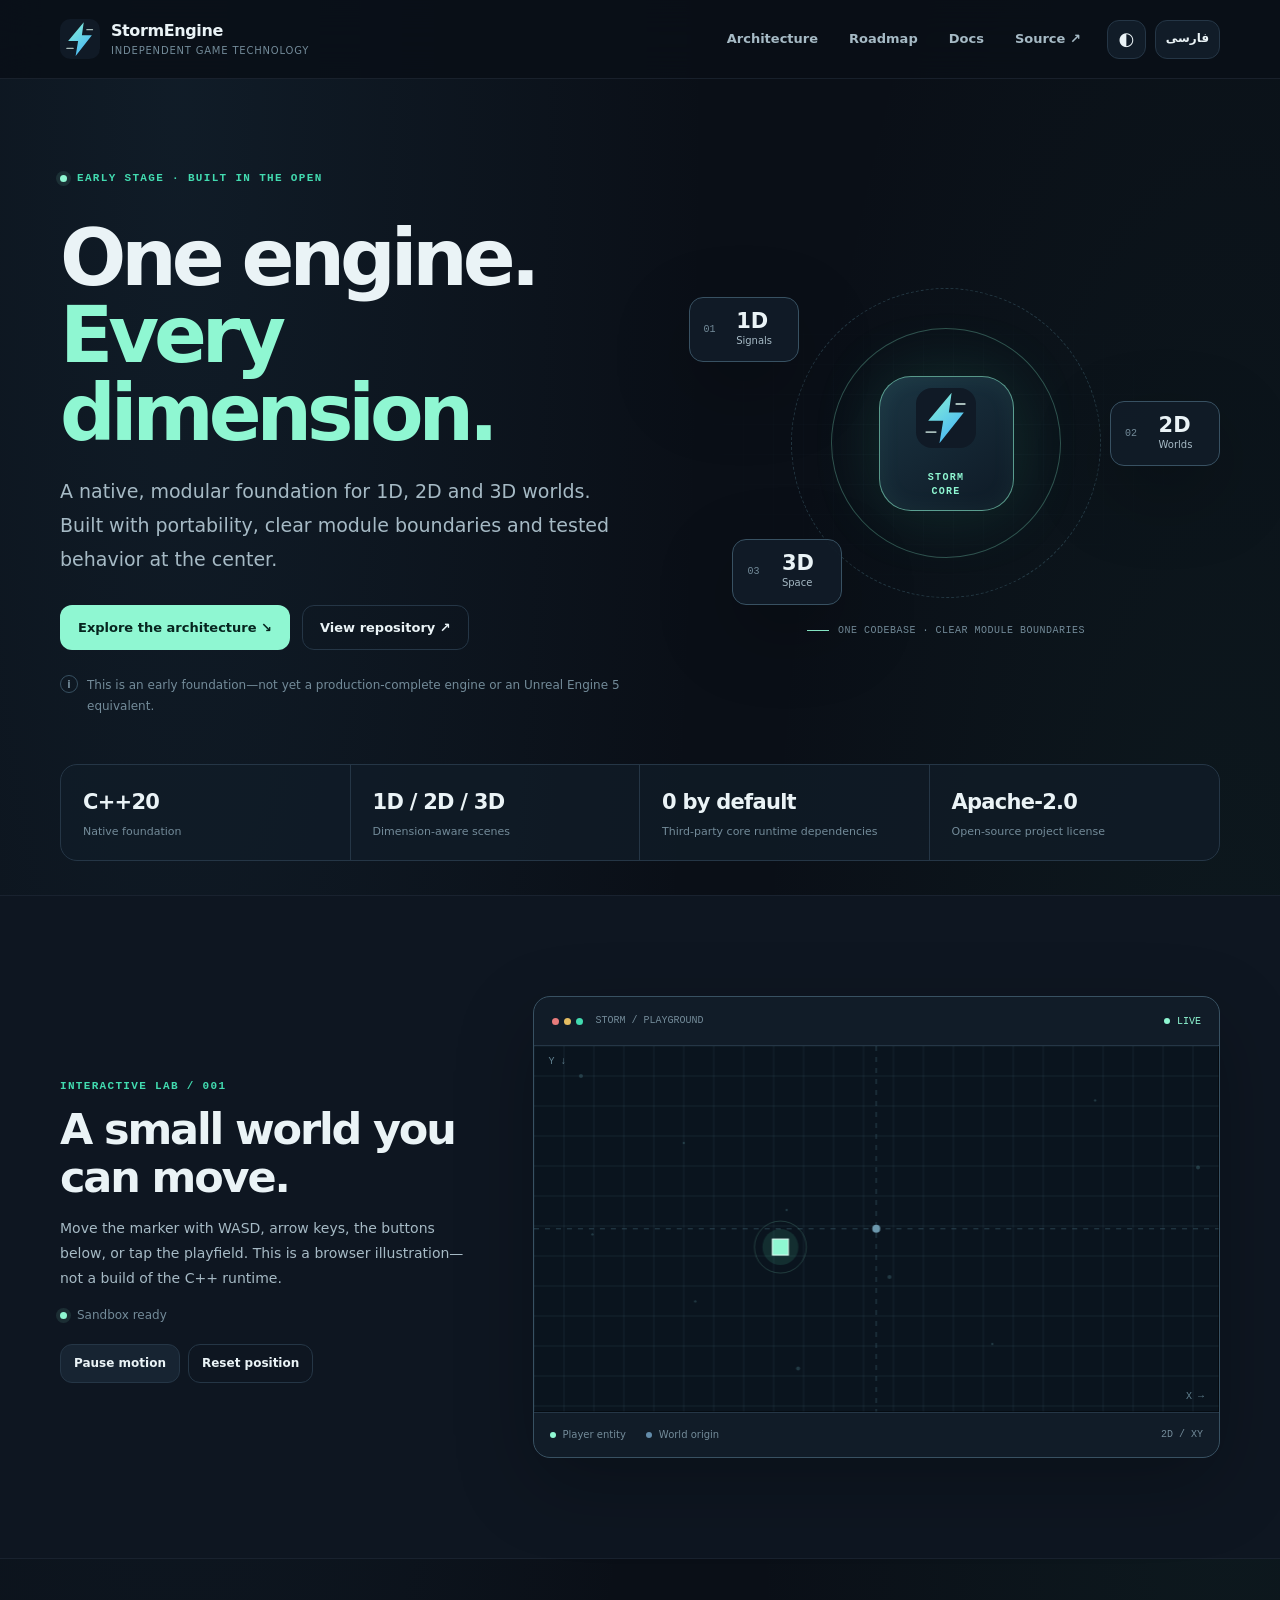
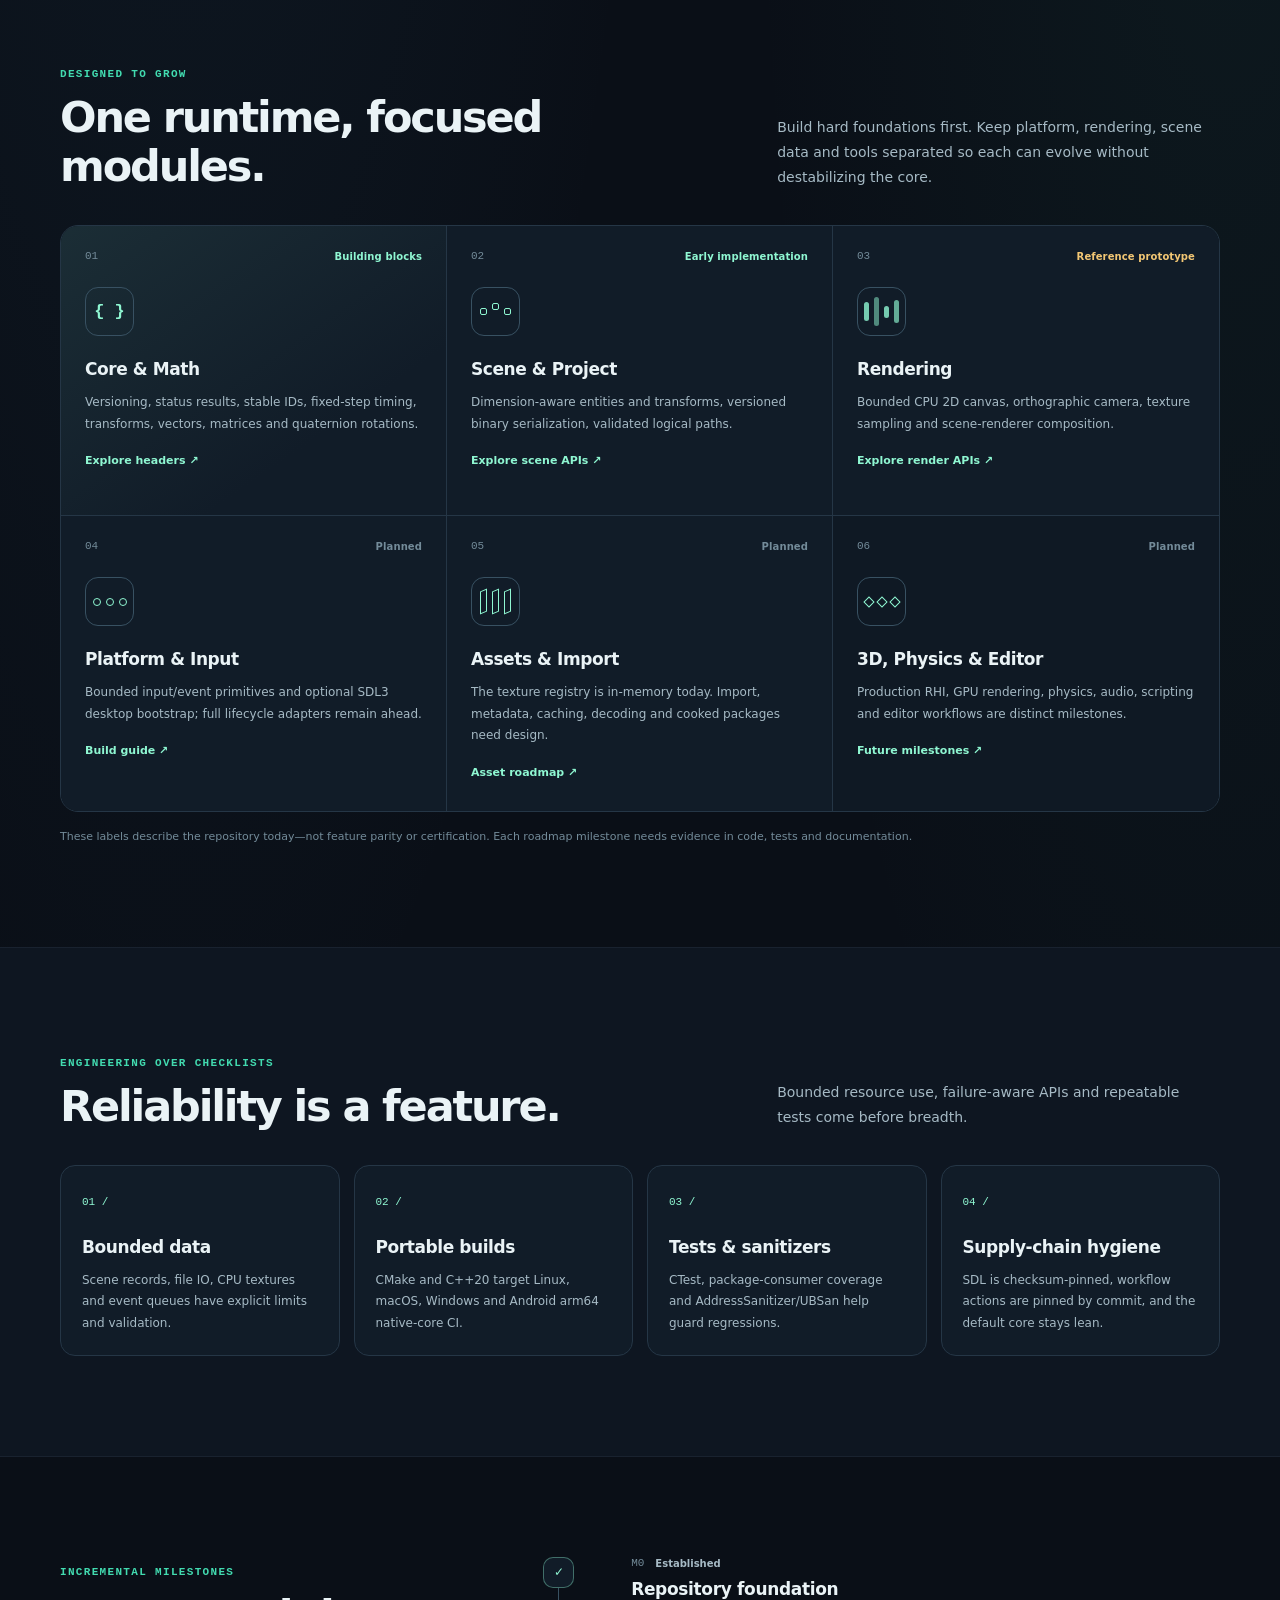
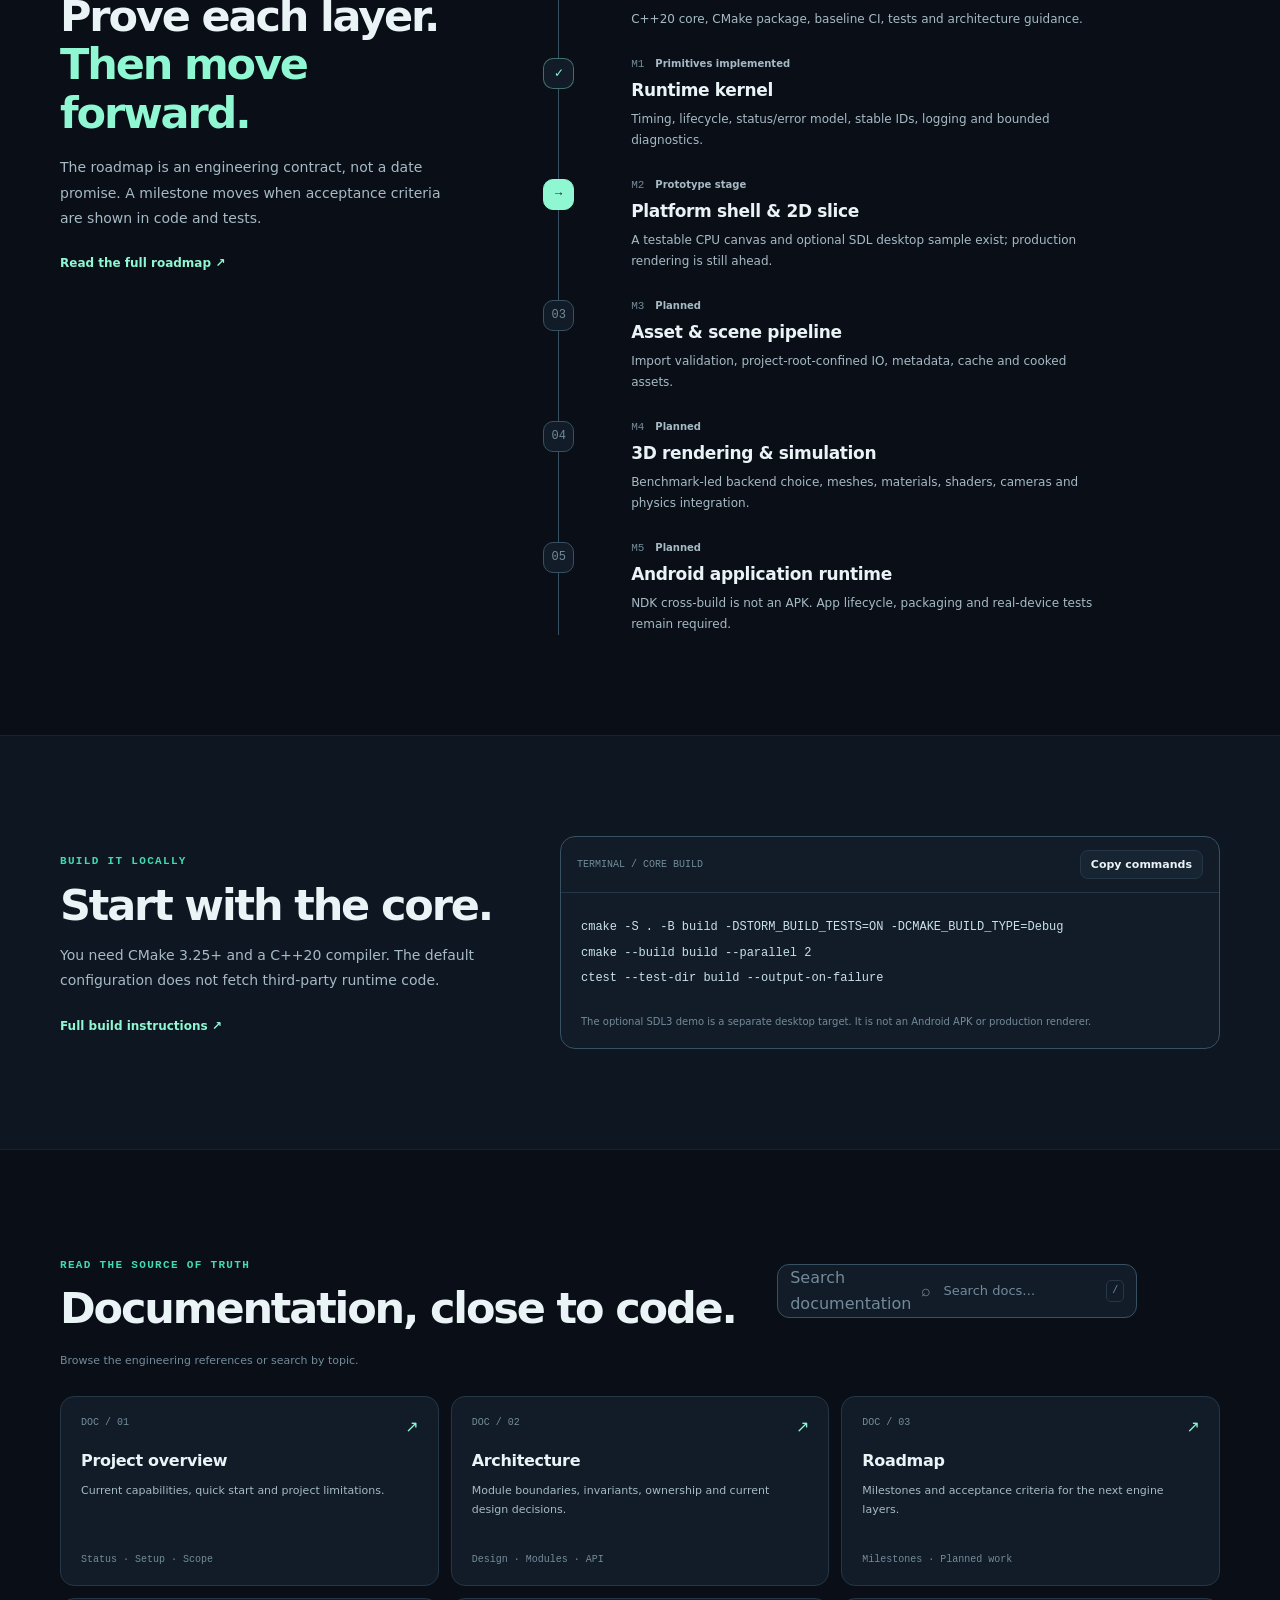
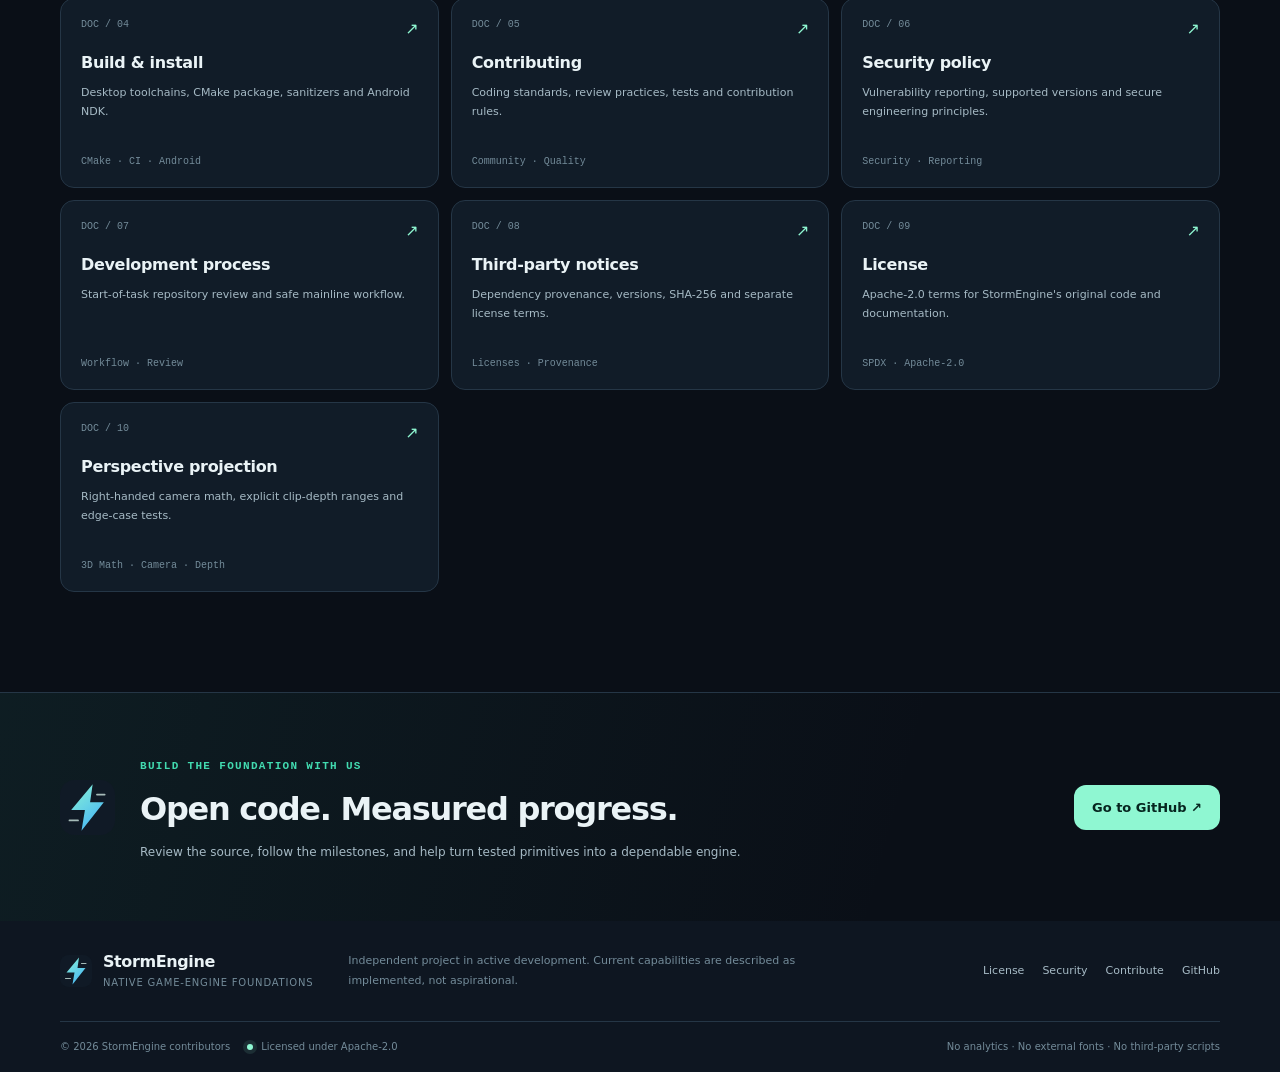
==== commit 9fcddaa8: "feat(site): publish projection math documentation" ====
--- a/site/index.html
+++ b/site/index.html
@@ -31,12 +31,12 @@
     </div></section>
     <section class="section-space" id="architecture" aria-labelledby="architecture-title"><div class="container"><div class="section-heading"><div><p class="section-kicker" data-t="arch-kicker">DESIGNED TO GROW</p><h2 id="architecture-title" data-t="arch-title">One runtime, focused modules.</h2></div><p data-t="arch-intro">Build hard foundations first. Keep platform, rendering, scene data and tools separated so each can evolve without destabilizing the core.</p></div>
       <div class="architecture-grid">
-        <article class="module-card module-core"><div class="module-top"><span>01</span><b class="state-built" data-t="state-building">Building blocks</b></div><div class="module-glyph" aria-hidden="true">{ }</div><h3 data-t="mod-core">Core & Math</h3><p data-t="mod-core-desc">Versioning, status results, stable IDs, fixed-step timing, transforms and matrix primitives.</p><a href="https://github.com/thedeverfankhajo-bot/StormEngine/tree/main/include/storm/core" rel="noopener noreferrer" data-t="link-headers">Explore headers ↗</a></article>
+        <article class="module-card module-core"><div class="module-top"><span>01</span><b class="state-built" data-t="state-building">Building blocks</b></div><div class="module-glyph" aria-hidden="true">{ }</div><h3 data-t="mod-core">Core & Math</h3><p data-t="mod-core-desc">Versioning, status results, stable IDs, fixed-step timing, transforms, vectors, matrices and quaternion rotations.</p><a href="https://github.com/thedeverfankhajo-bot/StormEngine/tree/main/include/storm/core" rel="noopener noreferrer" data-t="link-headers">Explore headers ↗</a></article>
         <article class="module-card"><div class="module-top"><span>02</span><b class="state-built" data-t="state-early">Early implementation</b></div><div class="module-glyph glyph-scene" aria-hidden="true"><i></i><i></i><i></i></div><h3 data-t="mod-scene">Scene & Project</h3><p data-t="mod-scene-desc">Dimension-aware entities and transforms, versioned binary serialization, validated logical paths.</p><a href="https://github.com/thedeverfankhajo-bot/StormEngine/tree/main/include/storm/scene" rel="noopener noreferrer" data-t="link-scene">Explore scene APIs ↗</a></article>
         <article class="module-card"><div class="module-top"><span>03</span><b class="state-prototype" data-t="state-reference">Reference prototype</b></div><div class="module-glyph glyph-render" aria-hidden="true"><i></i><i></i><i></i><i></i></div><h3 data-t="mod-render">Rendering</h3><p data-t="mod-render-desc">Bounded CPU 2D canvas, orthographic camera, texture sampling and scene-renderer composition.</p><a href="https://github.com/thedeverfankhajo-bot/StormEngine/tree/main/include/storm/render" rel="noopener noreferrer" data-t="link-render">Explore render APIs ↗</a></article>
         <article class="module-card"><div class="module-top"><span>04</span><b class="state-planned" data-t="state-planned">Planned</b></div><div class="module-glyph glyph-input" aria-hidden="true"><i></i><i></i><i></i></div><h3 data-t="mod-platform">Platform & Input</h3><p data-t="mod-platform-desc">Bounded input/event primitives and optional SDL3 desktop bootstrap; full lifecycle adapters remain ahead.</p><a href="https://github.com/thedeverfankhajo-bot/StormEngine/blob/main/docs/BUILDING.md" rel="noopener noreferrer" data-t="link-build">Build guide ↗</a></article>
         <article class="module-card"><div class="module-top"><span>05</span><b class="state-planned" data-t="state-planned">Planned</b></div><div class="module-glyph glyph-assets" aria-hidden="true"><i></i><i></i><i></i></div><h3 data-t="mod-assets">Assets & Import</h3><p data-t="mod-assets-desc">The texture registry is in-memory today. Import, metadata, caching, decoding and cooked packages need design.</p><a href="https://github.com/thedeverfankhajo-bot/StormEngine/blob/main/docs/ROADMAP.md" rel="noopener noreferrer" data-t="link-roadmap">Asset roadmap ↗</a></article>
-        <article class="module-card module-future"><div class="module-top"><span>06</span><b class="state-planned" data-t="state-planned">Planned</b></div><div class="module-glyph glyph-future" aria-hidden="true"><i></i><i></i><i></i></div><h3 data-t="mod-future">3D, Physics & Editor</h3><p data-t="mod-future-desc">Production RHI, GPU rendering, physics, audio, scripting and editor workflows are distinct milestones.</p><a href="https://github.com/thedeverfankhajo-bot/StormEngine/blob/main/docs/ROADMAP.md#m4--3d-rendering-and-simulation" rel="noopener noreferrer" data-t="link-future">Future milestones ↗</a></article>
+        <article class="module-card module-future"><div class="module-top"><span>06</span><b class="state-planned" data-t="state-planned">Planned</b></div><div class="module-glyph glyph-future" aria-hidden="true"><i></i><i></i><i></i></div><h3 data-t="mod-future">3D, Physics & Editor</h3><p data-t="mod-future-desc">Quaternion and explicit perspective projection math are implemented; production RHI, GPU rendering, physics, audio, scripting and editor workflows remain future milestones.</p><a href="https://github.com/thedeverfankhajo-bot/StormEngine/blob/main/docs/ROADMAP.md#m4--3d-rendering-and-simulation" rel="noopener noreferrer" data-t="link-future">Future milestones ↗</a></article>
       </div><p class="architecture-footnote" data-t="arch-footnote">These labels describe the repository today—not feature parity or certification. Each roadmap milestone needs evidence in code, tests and documentation.</p></div></section>
     <section class="section-space capability-section"><div class="container"><div class="section-heading"><div><p class="section-kicker" data-t="quality-kicker">ENGINEERING OVER CHECKLISTS</p><h2 data-t="quality-title">Reliability is a feature.</h2></div><p data-t="quality-intro">Bounded resource use, failure-aware APIs and repeatable tests come before breadth.</p></div><div class="quality-grid"><article class="quality-card"><span>01 /</span><h3 data-t="quality-bounds">Bounded data</h3><p data-t="quality-bounds-desc">Scene records, file IO, CPU textures and event queues have explicit limits and validation.</p></article><article class="quality-card"><span>02 /</span><h3 data-t="quality-portable">Portable builds</h3><p data-t="quality-portable-desc">CMake and C++20 target Linux, macOS, Windows and Android arm64 native-core CI.</p></article><article class="quality-card"><span>03 /</span><h3 data-t="quality-tests">Tests & sanitizers</h3><p data-t="quality-tests-desc">CTest, package-consumer coverage and AddressSanitizer/UBSan help guard regressions.</p></article><article class="quality-card"><span>04 /</span><h3 data-t="quality-supply">Supply-chain hygiene</h3><p data-t="quality-supply-desc">SDL is checksum-pinned, workflow actions are pinned by commit, and the default core stays lean.</p></article></div></div></section>
     <section class="section-space roadmap-section" id="roadmap" aria-labelledby="roadmap-title"><div class="container roadmap-layout"><div class="roadmap-intro"><p class="section-kicker" data-t="roadmap-kicker">INCREMENTAL MILESTONES</p><h2 id="roadmap-title"><span data-t="roadmap-title-a">Prove each layer.</span><br><em data-t="roadmap-title-b">Then move forward.</em></h2><p data-t="roadmap-intro">The roadmap is an engineering contract, not a date promise. A milestone moves when acceptance criteria are shown in code and tests.</p><a class="text-link" href="https://github.com/thedeverfankhajo-bot/StormEngine/blob/main/docs/ROADMAP.md" rel="noopener noreferrer" data-t="full-roadmap">Read the full roadmap ↗</a></div><div class="milestone-list">
@@ -60,6 +60,7 @@
       <a class="doc-card" href="https://github.com/thedeverfankhajo-bot/StormEngine/blob/main/docs/DEVELOPMENT.md" rel="noopener noreferrer" data-search="development full repository review history commit mainline"><span class="doc-number">DOC / 07</span><span class="doc-arrow">↗</span><h3 data-t="doc-development">Development process</h3><p data-t="doc-development-desc">Start-of-task repository review and safe mainline workflow.</p><span class="doc-tags" data-t="tag-development">Workflow · Review</span></a>
       <a class="doc-card" href="https://github.com/thedeverfankhajo-bot/StormEngine/blob/main/THIRD_PARTY_NOTICES.md" rel="noopener noreferrer" data-search="third party SDL license checksum provenance dependencies"><span class="doc-number">DOC / 08</span><span class="doc-arrow">↗</span><h3 data-t="doc-thirdparty">Third-party notices</h3><p data-t="doc-thirdparty-desc">Dependency provenance, versions, SHA-256 and separate license terms.</p><span class="doc-tags" data-t="tag-thirdparty">Licenses · Provenance</span></a>
       <a class="doc-card" href="https://github.com/thedeverfankhajo-bot/StormEngine/blob/main/LICENSE" rel="noopener noreferrer" data-search="apache license commercial patent copyright trademarks"><span class="doc-number">DOC / 09</span><span class="doc-arrow">↗</span><h3 data-t="doc-license">License</h3><p data-t="doc-license-desc">Apache-2.0 terms for StormEngine's original code and documentation.</p><span class="doc-tags">SPDX · Apache-2.0</span></a>
+      <a class="doc-card" href="https://github.com/thedeverfankhajo-bot/StormEngine/blob/main/docs/decisions/0009-explicit-perspective-projection.md" rel="noopener noreferrer" data-search="3d perspective projection camera matrix depth clip range vulkan zero to one negative one to one math"><span class="doc-number">DOC / 10</span><span class="doc-arrow">↗</span><h3 data-t="doc-projection">Perspective projection</h3><p data-t="doc-projection-desc">Right-handed camera math, explicit clip-depth ranges and edge-case tests.</p><span class="doc-tags" data-t="tag-projection">3D Math · Camera · Depth</span></a>
     </div><p id="docs-empty" class="docs-empty" hidden data-t="docs-empty">No document matches that search. Try a different keyword.</p></div></section>
     <section class="closing-section"><div class="container closing-inner"><img src="assets/images/storm-mark.svg" width="55" height="55" alt=""><div><p class="section-kicker" data-t="closing-kicker">BUILD THE FOUNDATION WITH US</p><h2 data-t="closing-title">Open code. Measured progress.</h2><p data-t="closing-desc">Review the source, follow the milestones, and help turn tested primitives into a dependable engine.</p></div><a class="button button-primary" href="https://github.com/thedeverfankhajo-bot/StormEngine" rel="noopener noreferrer" data-t="closing-cta">Go to GitHub ↗</a></div></section>
   </main>
--- a/site/assets/css/site.css
+++ b/site/assets/css/site.css
@@ -20,3 +20,10 @@
 @media(prefers-reduced-motion:reduce){*,*::before,*::after{scroll-behavior:auto!important;transition-duration:.01ms!important;animation-duration:.01ms!important;animation-iteration-count:1!important}}
 
 .clipboard-fallback{position:fixed;inset-inline-start:-10000px;top:0;width:1px;height:1px;opacity:0;pointer-events:none}
+
+.error-page{min-height:100vh;display:grid;place-items:center;padding-block:40px;background:radial-gradient(ellipse at 50% 30%,rgb(57 145 150 / 12%),transparent 32rem),var(--bg)}
+.error-content{max-width:760px;padding-block:10vh}
+.error-content .brand{margin-bottom:70px}
+.error-content .section-kicker{display:block;margin-bottom:14px}
+.error-content h1{max-width:650px;margin:0;font-size:clamp(42px,8vw,72px);letter-spacing:-.06em;line-height:1.02}
+.error-content>p:not(.section-kicker){max-width:500px;color:var(--muted);margin-block:19px 27px}
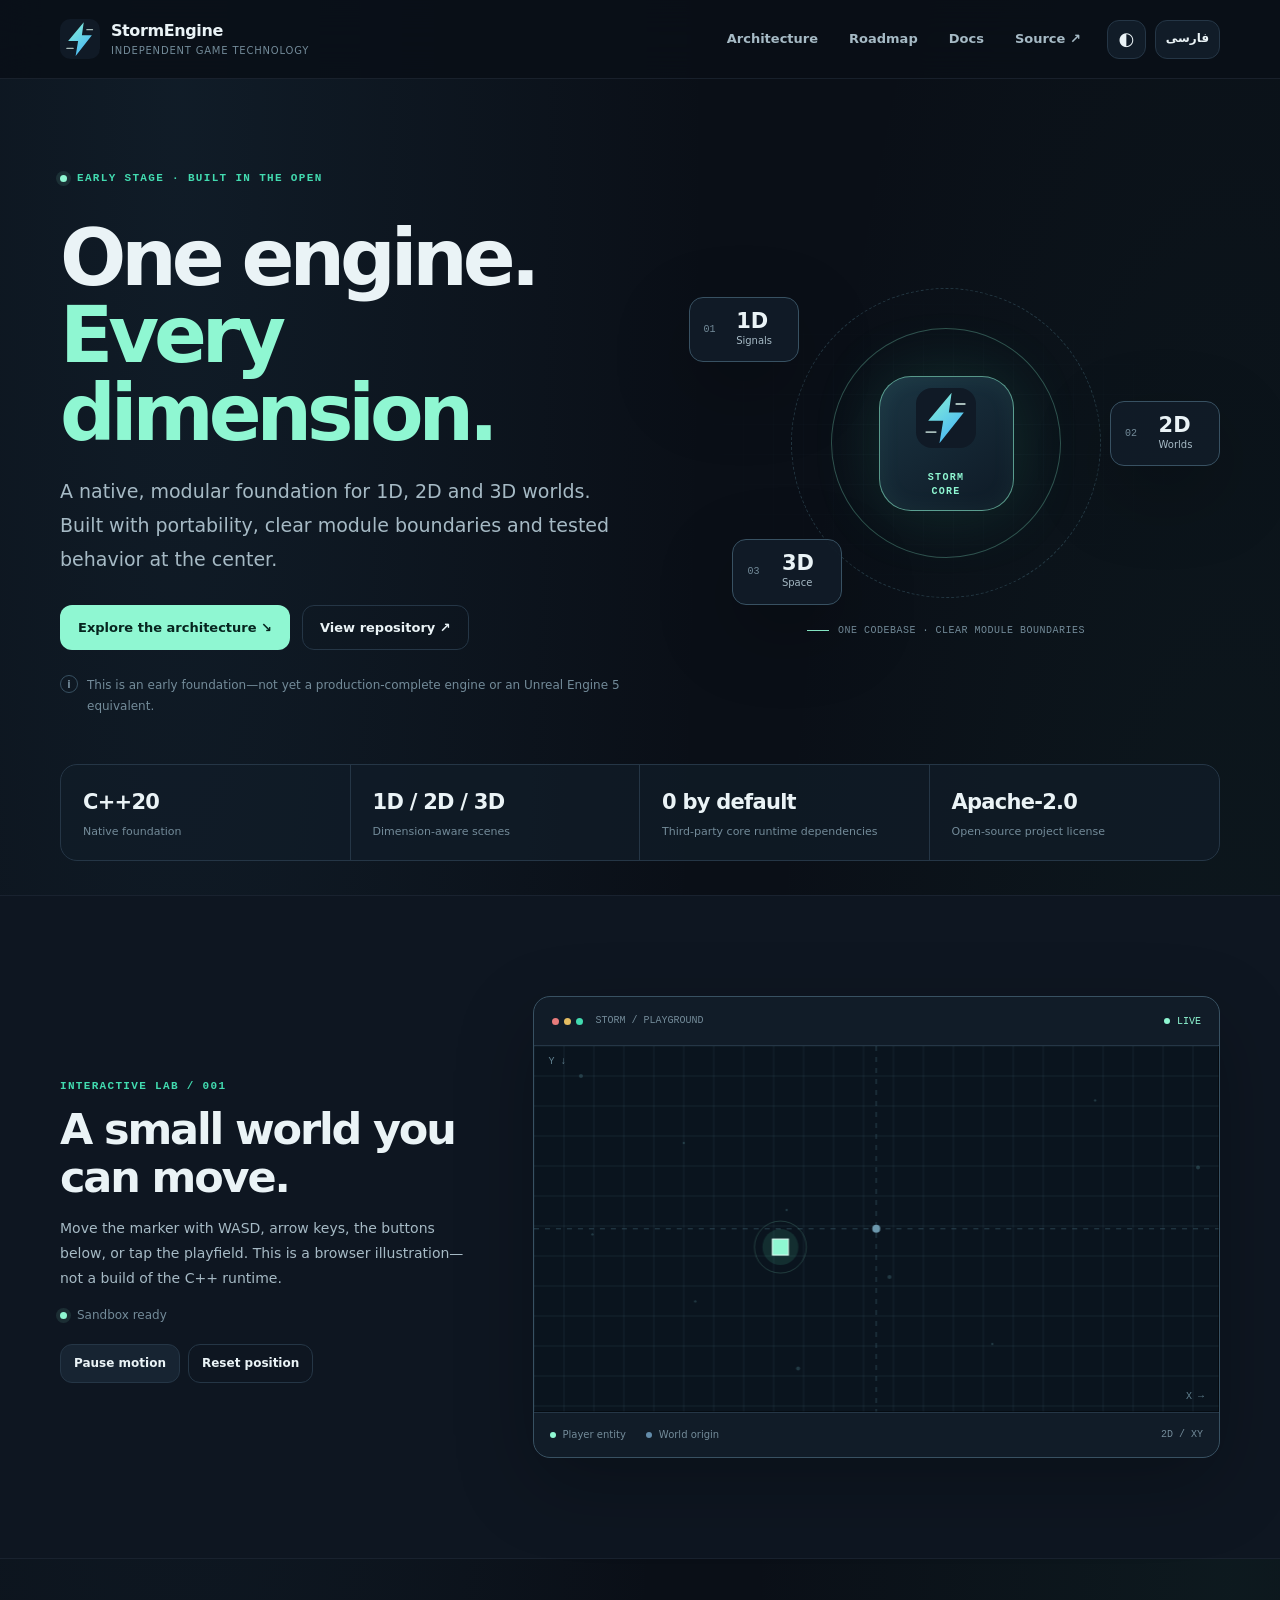
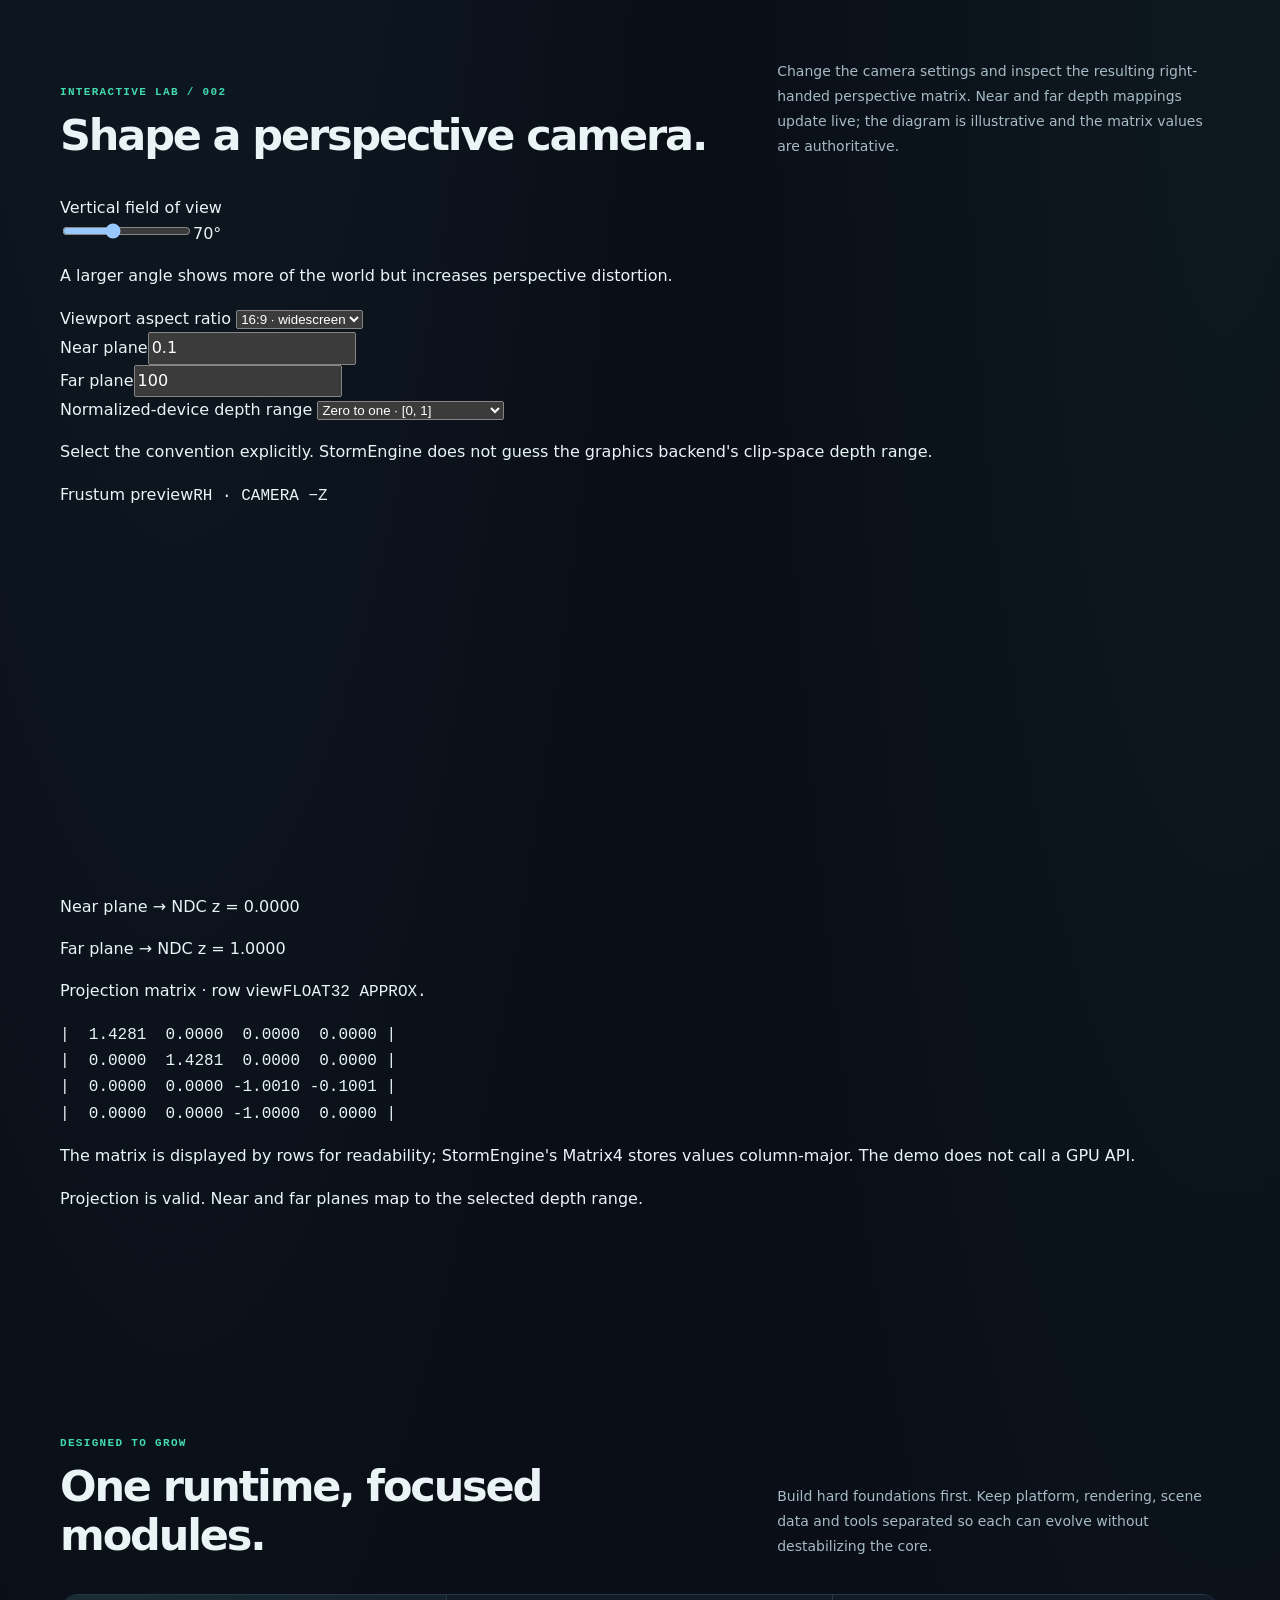
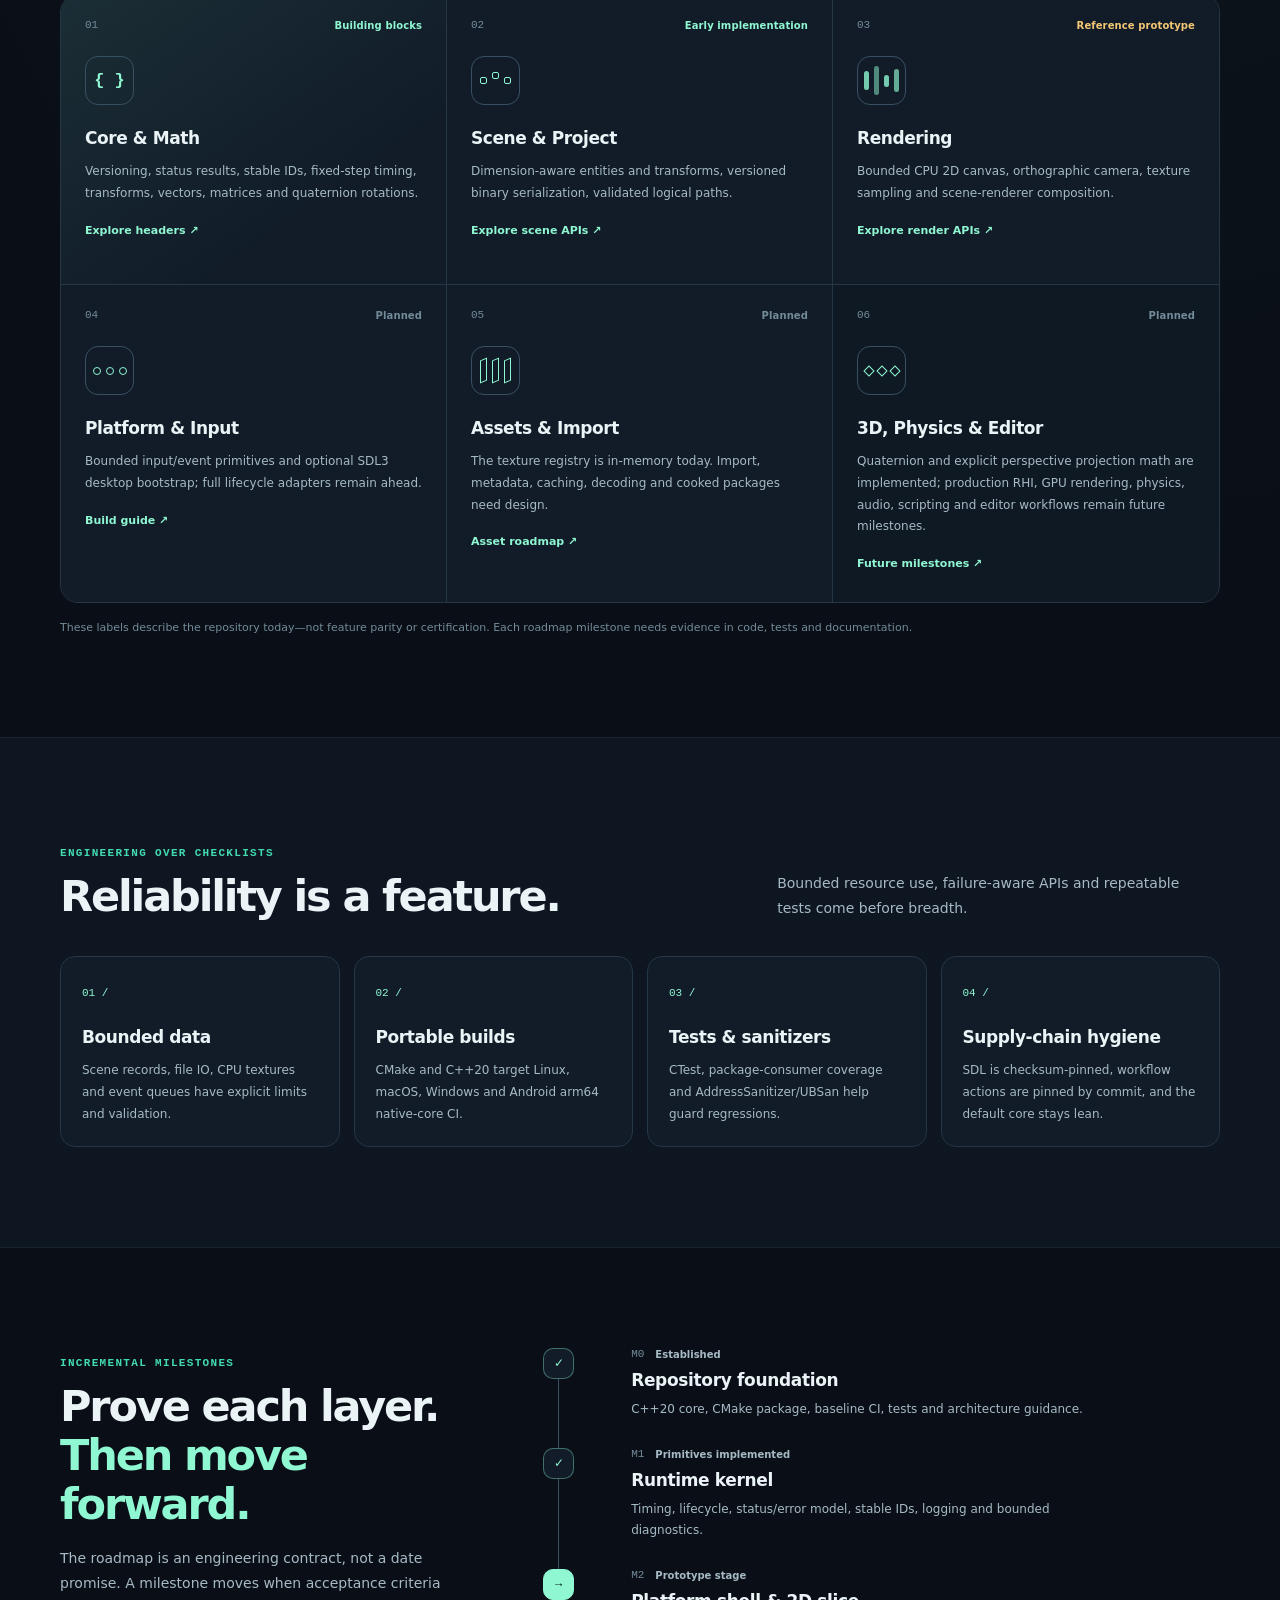
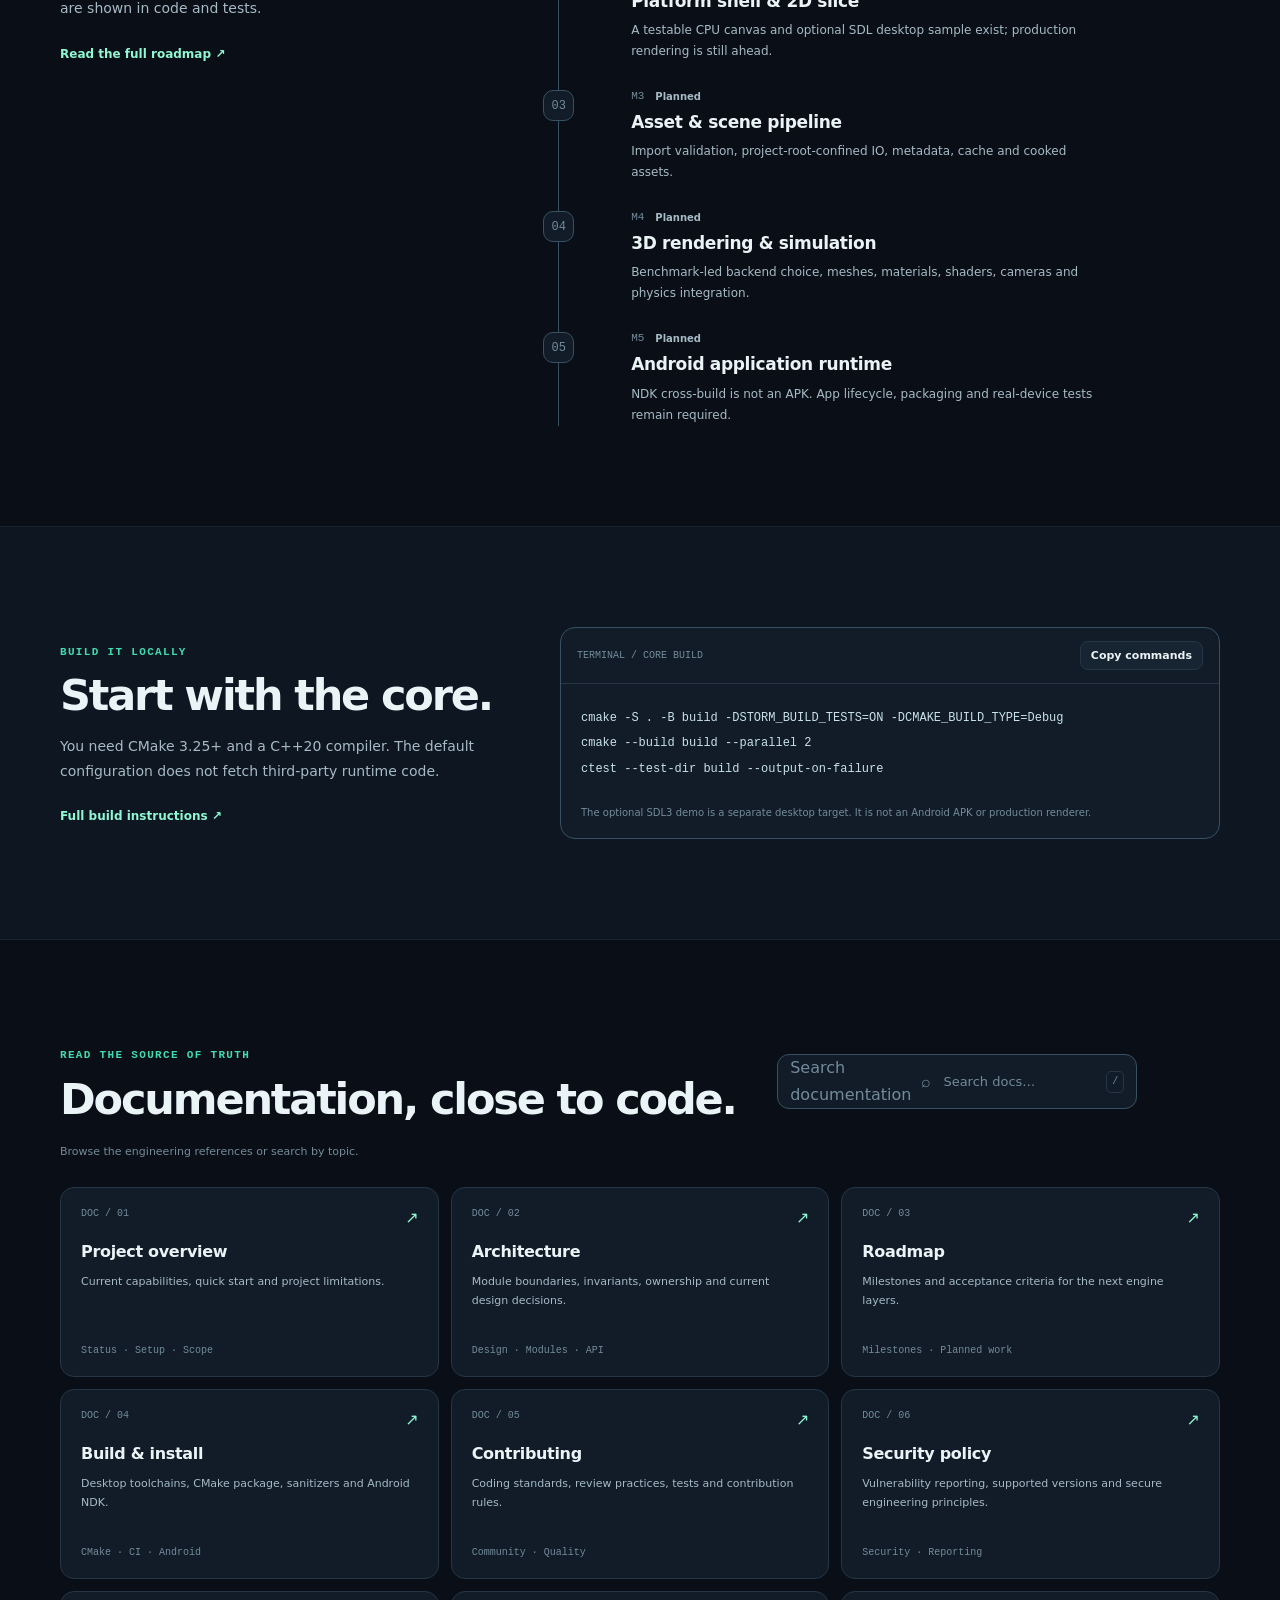
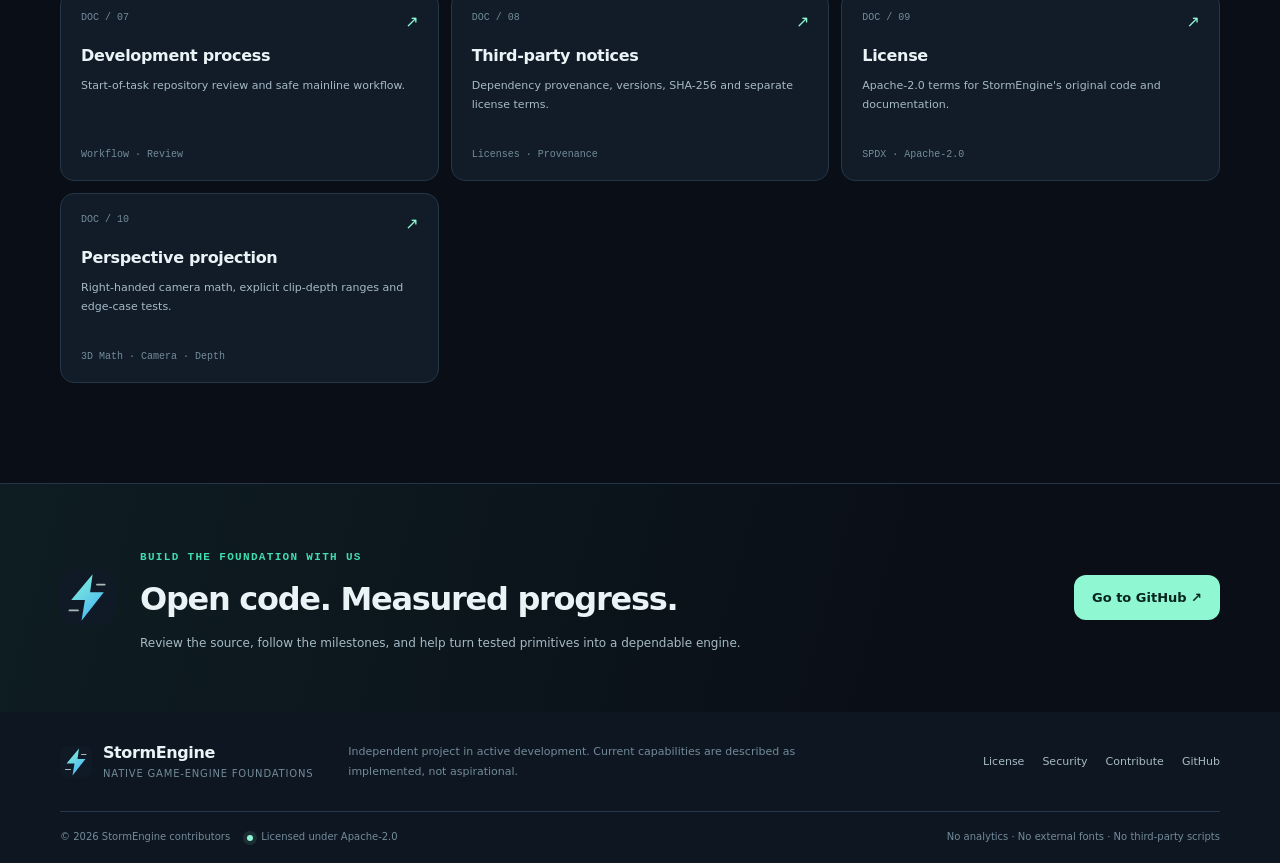
==== commit f48d5ee6: "feat(site): add interactive perspective projection lab" ====
--- a/site/index.html
+++ b/site/index.html
@@ -29,6 +29,59 @@
       <div class="section-intro"><p class="section-kicker" data-t="demo-kicker">INTERACTIVE LAB / 001</p><h2 id="demo-title" data-t="demo-title">A small world you can move.</h2><p data-t="demo-intro">Move the marker with WASD, arrow keys, the buttons below, or tap the playfield. This is a browser illustration—not a build of the C++ runtime.</p><p class="demo-status"><span class="status-dot" aria-hidden="true"></span><span id="demo-status" role="status" aria-live="polite" data-t="demo-ready">Sandbox ready</span></p><div class="demo-controls"><button id="demo-pause" class="button button-secondary" type="button" data-t="pause">Pause motion</button><button id="demo-reset" class="button button-quiet" type="button" data-t="reset">Reset position</button></div><div class="direction-pad" aria-label="Move demo marker" data-ta="aria-label" data-t="direction-label"><button type="button" data-move="up" aria-label="Move up" data-ta="aria-label" data-t="move-up">↑</button><div class="direction-row"><button type="button" data-move="left" aria-label="Move left" data-ta="aria-label" data-t="move-left">←</button><button type="button" data-move="down" aria-label="Move down" data-ta="aria-label" data-t="move-down">↓</button><button type="button" data-move="right" aria-label="Move right" data-ta="aria-label" data-t="move-right">→</button></div></div></div>
       <div class="playfield-card"><div class="playfield-toolbar"><div class="window-dots" aria-hidden="true"><i></i><i></i><i></i></div><span class="mono">STORM / PLAYGROUND</span><span class="live-label"><i></i><span data-t="live">LIVE</span></span></div><div class="playfield-wrap"><canvas id="engine-canvas" width="900" height="480" tabindex="0" aria-label="Interactive two-dimensional demo. Use arrow keys or WASD to move the marker." data-ta="aria-label" data-t="canvas-label"><p>Your browser does not support the canvas demo. The rest of the site still works.</p></canvas><span class="axis-label axis-x">X →</span><span class="axis-label axis-y">Y ↓</span></div><div class="playfield-footer"><span><i class="legend-dot legend-player"></i><span data-t="player-entity">Player entity</span></span><span><i class="legend-dot legend-origin"></i><span data-t="world-origin">World origin</span></span><span class="mono">2D / XY</span></div></div>
     </div></section>
+    <section class="section-space projection-lab-section" id="projection-lab" aria-labelledby="projection-lab-title">
+      <div class="container">
+        <div class="section-heading projection-heading">
+          <div><p class="section-kicker" data-t="projection-kicker">INTERACTIVE LAB / 002</p><h2 id="projection-lab-title" data-t="projection-title">Shape a perspective camera.</h2></div>
+          <p data-t="projection-intro">Change the camera settings and inspect the resulting right-handed perspective matrix. Near and far depth mappings update live; the diagram is illustrative and the matrix values are authoritative.</p>
+        </div>
+        <div class="projection-workbench">
+          <form class="projection-controls" aria-label="Perspective projection controls" data-ta="aria-label" data-t="projection-controls-label">
+            <div class="projection-field">
+              <label for="projection-fov" data-t="projection-fov-label">Vertical field of view</label>
+              <div class="projection-range-line"><input id="projection-fov" name="projection-fov" type="range" min="5" max="175" step="1" value="70" aria-describedby="projection-fov-help"><output id="projection-fov-value" for="projection-fov">70°</output></div>
+              <p id="projection-fov-help" class="projection-help" data-t="projection-fov-help">A larger angle shows more of the world but increases perspective distortion.</p>
+            </div>
+            <div class="projection-field">
+              <label for="projection-aspect" data-t="projection-aspect-label">Viewport aspect ratio</label>
+              <select id="projection-aspect" name="projection-aspect">
+                <option value="1.7777778" data-t="projection-aspect-16-9">16:9 · widescreen</option>
+                <option value="1.6" data-t="projection-aspect-16-10">16:10</option>
+                <option value="1.3333334" data-t="projection-aspect-4-3">4:3</option>
+                <option value="1" data-t="projection-aspect-1-1">1:1 · square</option>
+              </select>
+            </div>
+            <div class="projection-field projection-plane-fields">
+              <div><label for="projection-near" data-t="projection-near-label">Near plane</label><input id="projection-near" name="projection-near" type="number" min="0.000001" max="1000000" step="any" value="0.1" inputmode="decimal"></div>
+              <div><label for="projection-far" data-t="projection-far-label">Far plane</label><input id="projection-far" name="projection-far" type="number" min="0.000001" max="1000000" step="any" value="100" inputmode="decimal"></div>
+            </div>
+            <div class="projection-field">
+              <label for="projection-depth" data-t="projection-depth-label">Normalized-device depth range</label>
+              <select id="projection-depth" name="projection-depth">
+                <option value="zero-to-one" data-t="projection-depth-zero">Zero to one · [0, 1]</option>
+                <option value="negative-one-to-one" data-t="projection-depth-negative">Negative one to one · [-1, 1]</option>
+              </select>
+            </div>
+            <p class="projection-help projection-depth-help" data-t="projection-depth-help">Select the convention explicitly. StormEngine does not guess the graphics backend's clip-space depth range.</p>
+          </form>
+          <div class="projection-visual-card">
+            <div class="projection-visual-toolbar"><span data-t="projection-preview-label">Frustum preview</span><span class="mono">RH · CAMERA −Z</span></div>
+            <canvas id="projection-canvas" width="900" height="360" aria-label="Illustrative perspective frustum diagram" data-ta="aria-label" data-t="projection-diagram-label"><span data-t="projection-canvas-fallback">A perspective-frustum illustration. Matrix results remain available below.</span></canvas>
+            <div class="projection-plane-results">
+              <p id="projection-near-result">Near plane → NDC z = 0.0000</p>
+              <p id="projection-far-result">Far plane → NDC z = 1.0000</p>
+            </div>
+            <div class="projection-matrix-heading"><span data-t="projection-matrix-title">Projection matrix · row view</span><span class="mono">FLOAT32 APPROX.</span></div>
+            <pre id="projection-matrix" class="projection-matrix" dir="ltr" aria-label="Perspective projection matrix" data-ta="aria-label" data-t="projection-matrix-label">|  1.4281  0.0000  0.0000  0.0000 |
+|  0.0000  1.4281  0.0000  0.0000 |
+|  0.0000  0.0000 -1.0010 -0.1001 |
+|  0.0000  0.0000 -1.0000  0.0000 |</pre>
+            <p class="projection-footnote" data-t="projection-footnote">The matrix is displayed by rows for readability; StormEngine's Matrix4 stores values column-major. The demo does not call a GPU API.</p>
+          </div>
+        </div>
+        <p class="projection-status" id="projection-status" role="status" aria-live="polite" data-t="projection-ready">Projection is valid. Near and far planes map to the selected depth range.</p>
+      </div>
+    </section>
     <section class="section-space" id="architecture" aria-labelledby="architecture-title"><div class="container"><div class="section-heading"><div><p class="section-kicker" data-t="arch-kicker">DESIGNED TO GROW</p><h2 id="architecture-title" data-t="arch-title">One runtime, focused modules.</h2></div><p data-t="arch-intro">Build hard foundations first. Keep platform, rendering, scene data and tools separated so each can evolve without destabilizing the core.</p></div>
       <div class="architecture-grid">
         <article class="module-card module-core"><div class="module-top"><span>01</span><b class="state-built" data-t="state-building">Building blocks</b></div><div class="module-glyph" aria-hidden="true">{ }</div><h3 data-t="mod-core">Core & Math</h3><p data-t="mod-core-desc">Versioning, status results, stable IDs, fixed-step timing, transforms, vectors, matrices and quaternion rotations.</p><a href="https://github.com/thedeverfankhajo-bot/StormEngine/tree/main/include/storm/core" rel="noopener noreferrer" data-t="link-headers">Explore headers ↗</a></article>
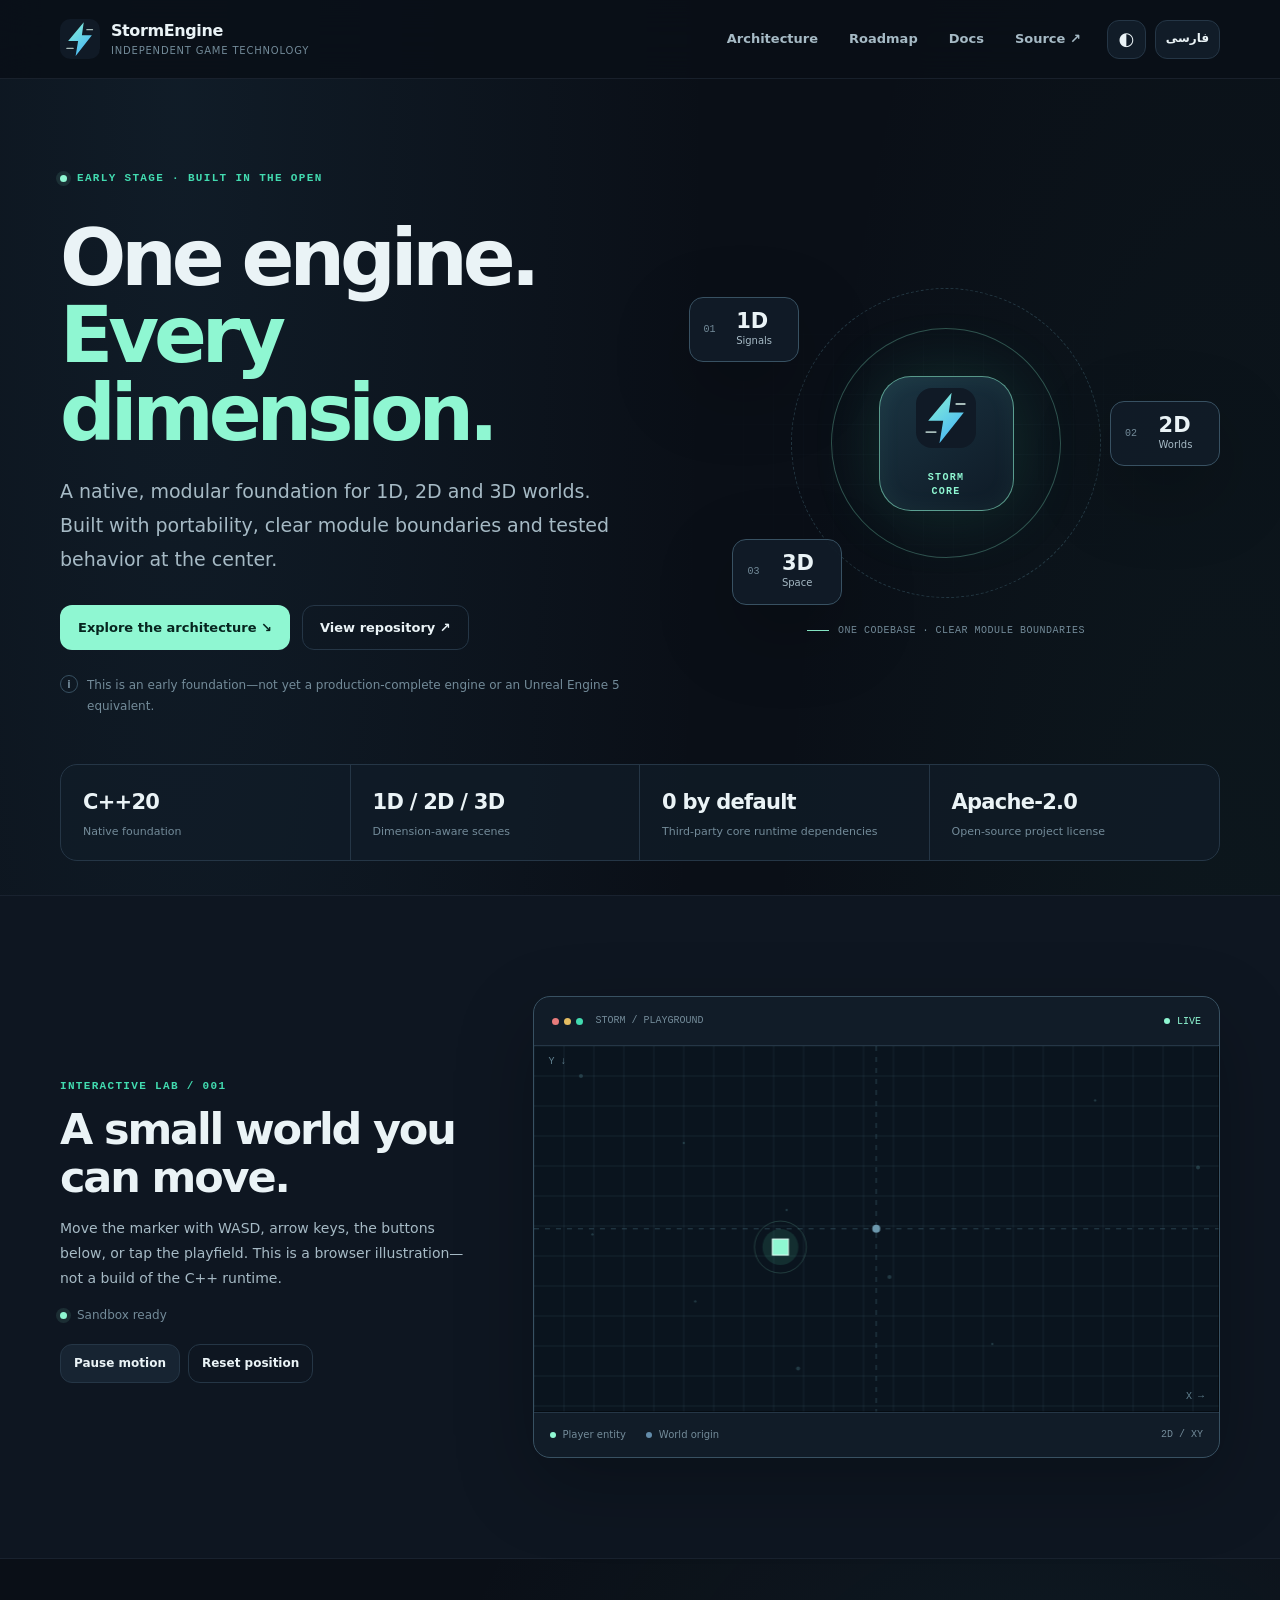
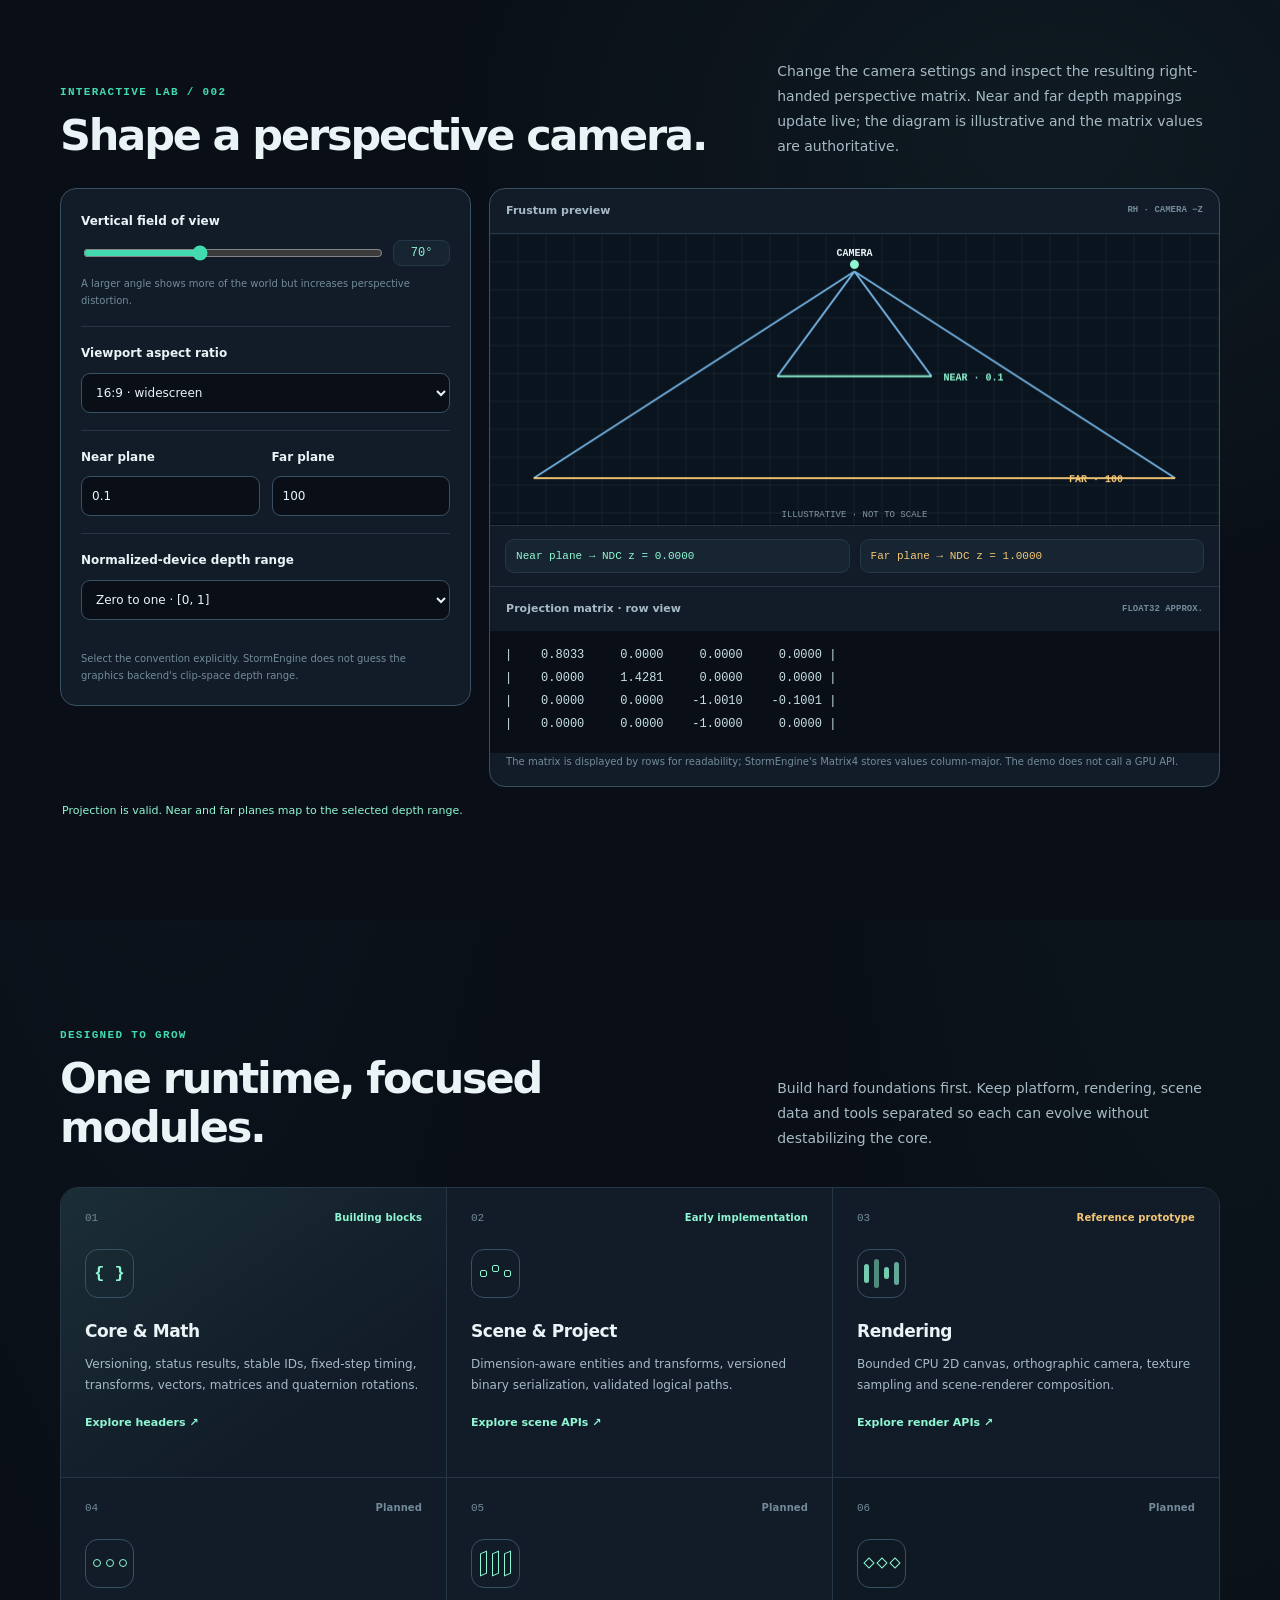
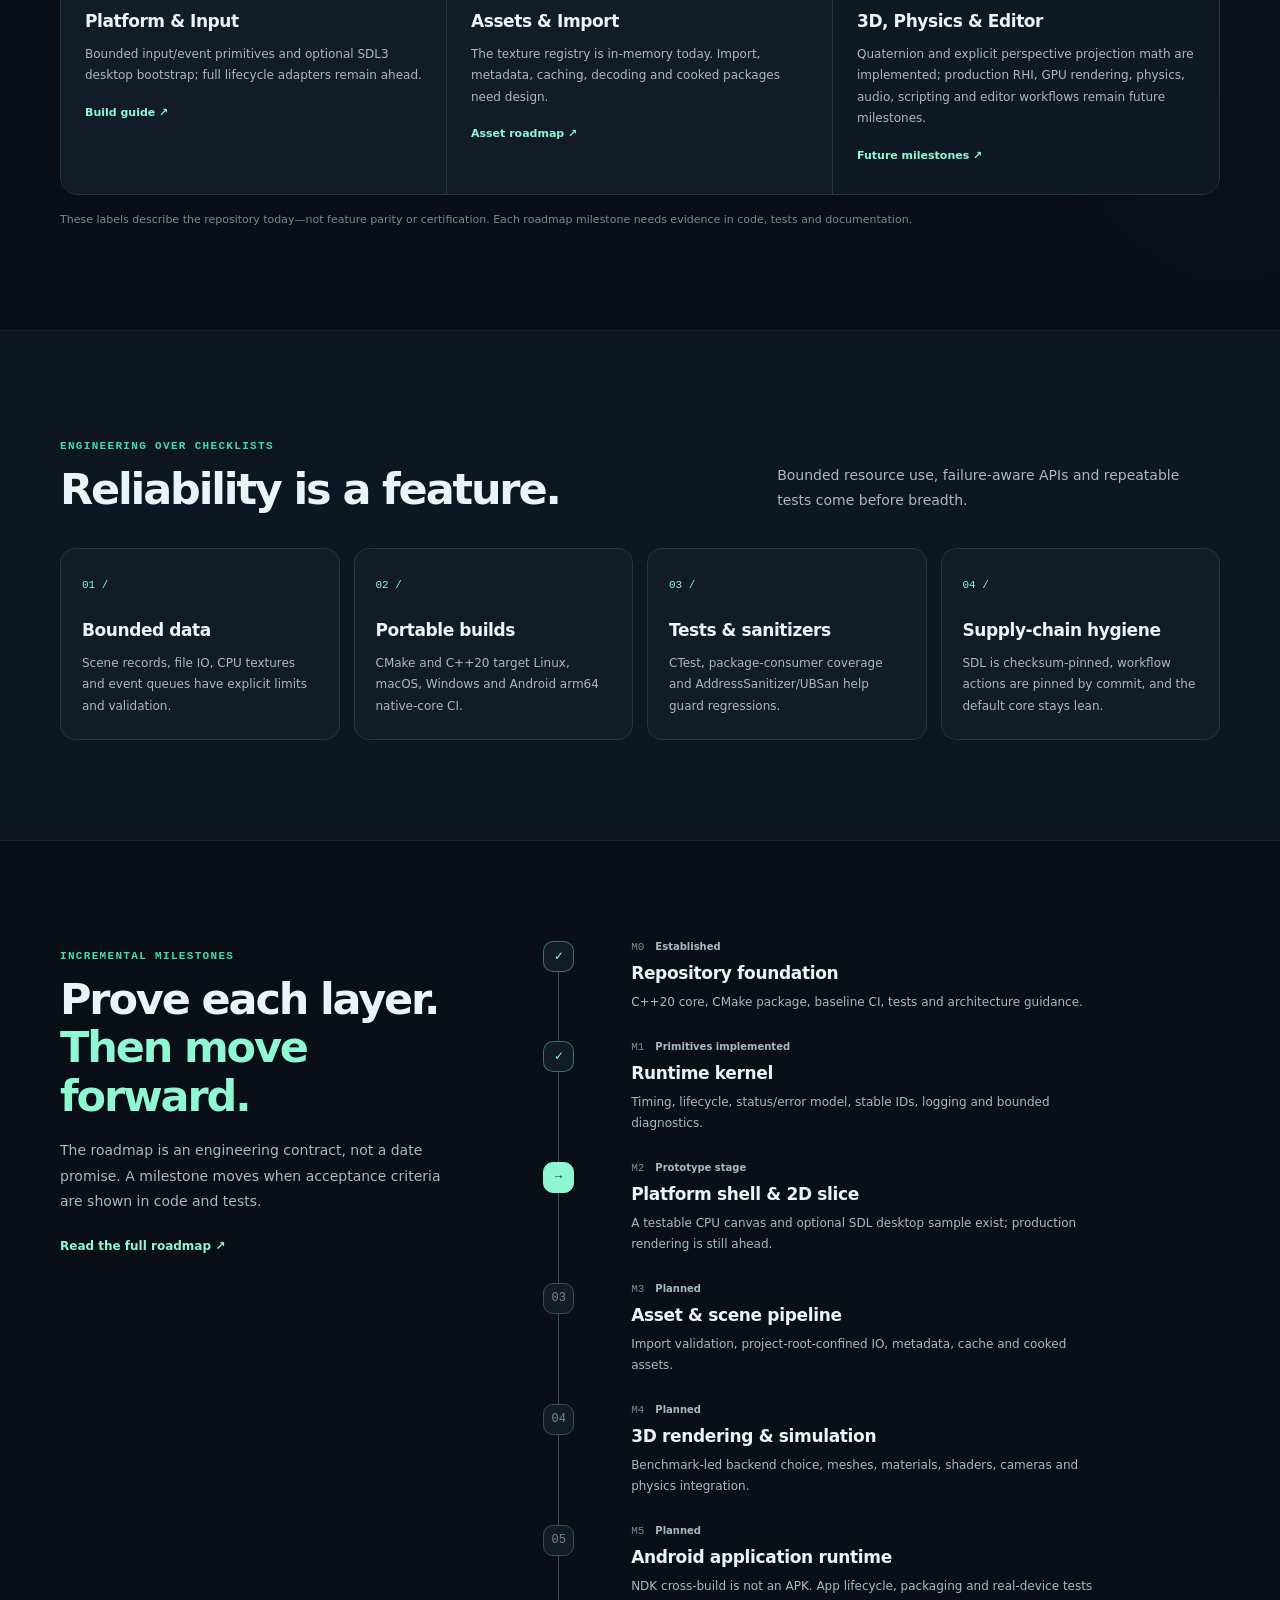
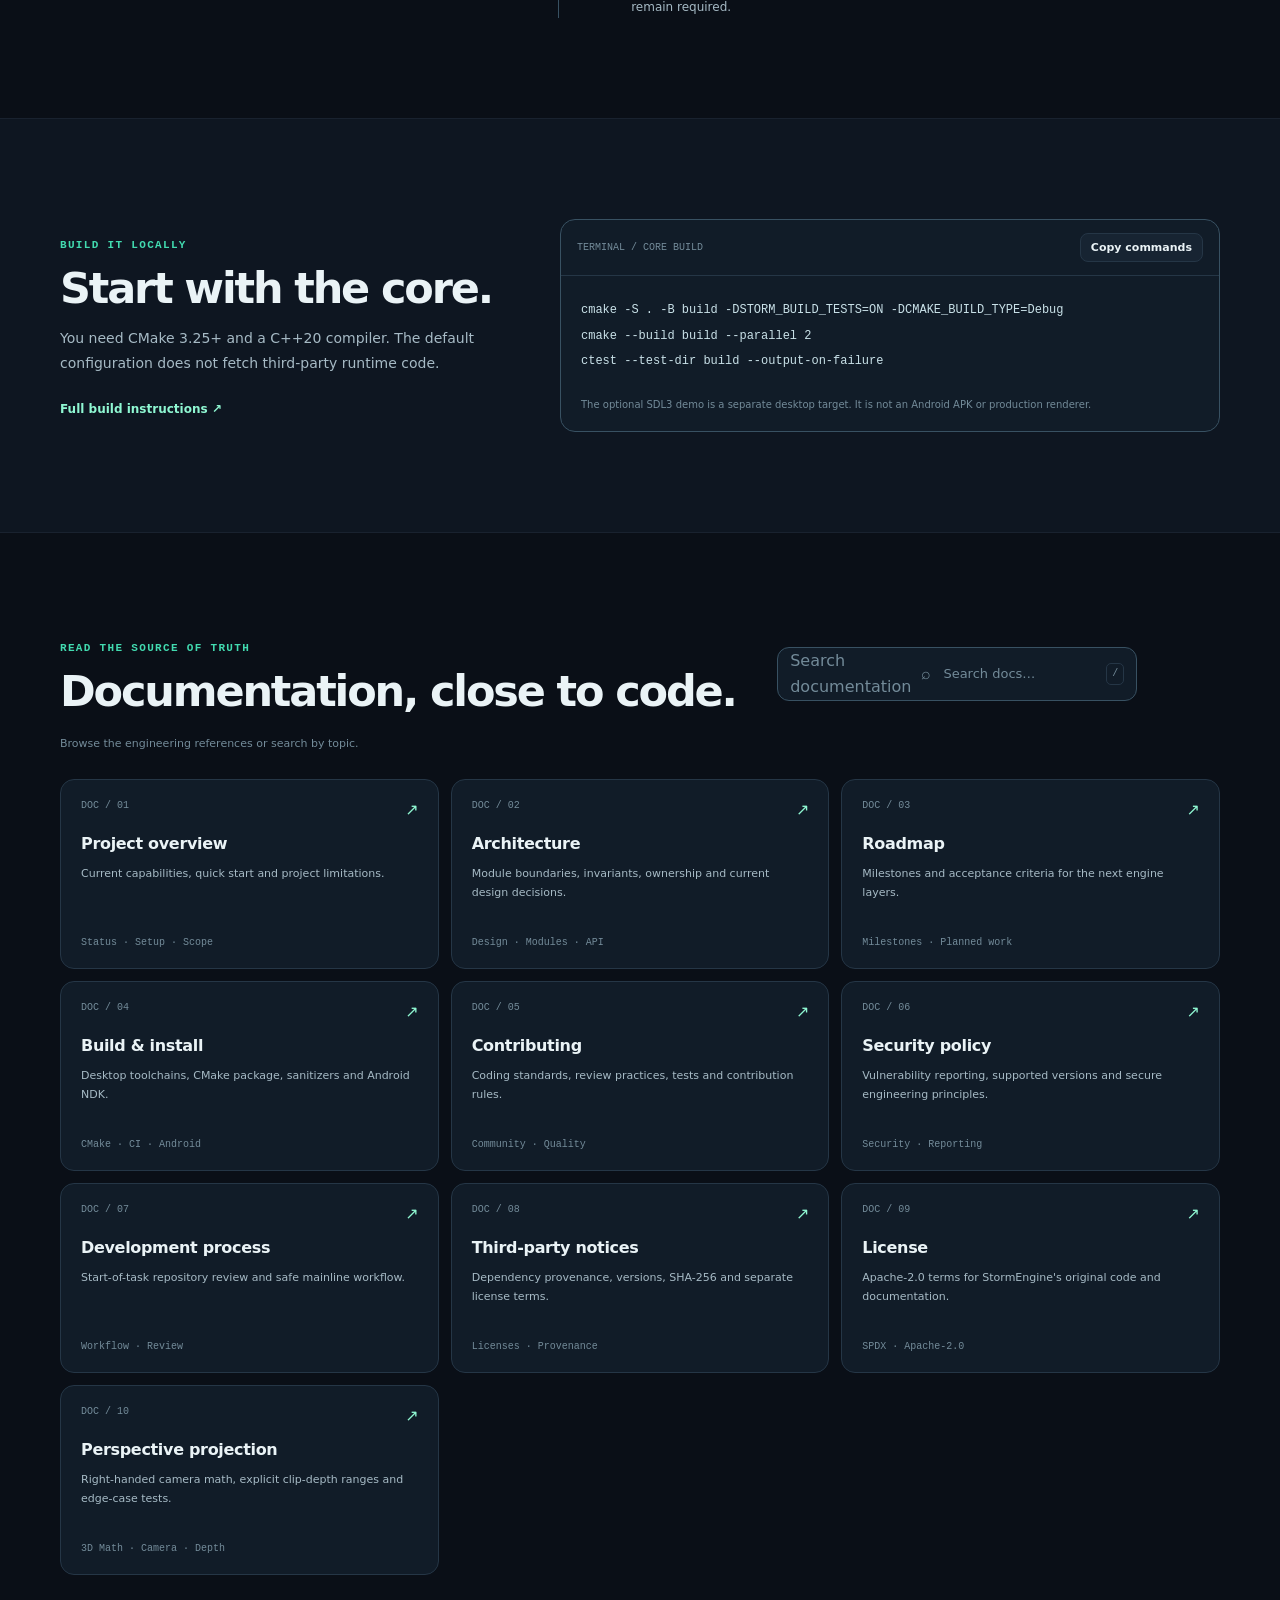
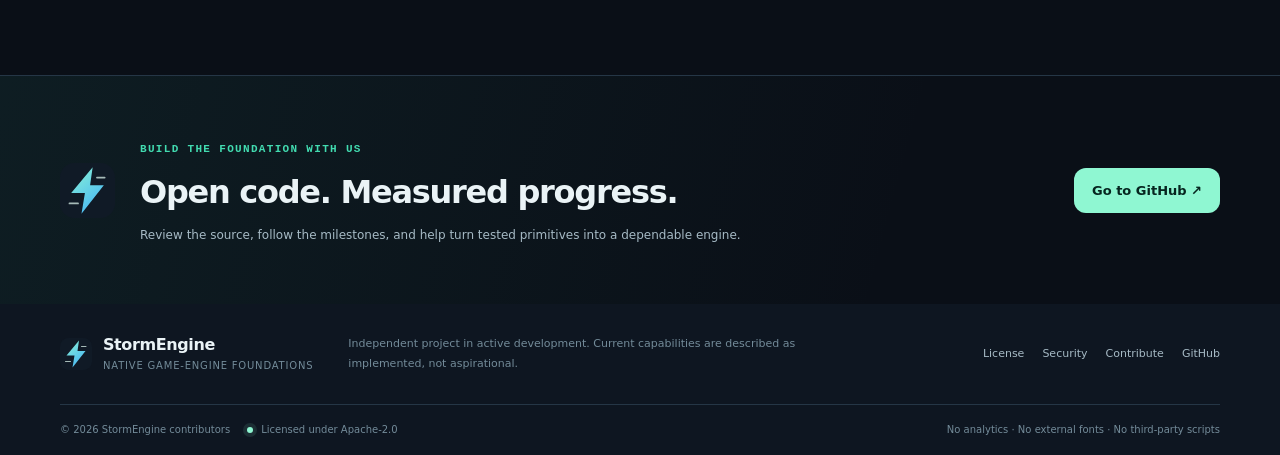
==== commit dd885f55: "fix(site): prevent projection controls from submitting the page" ====
--- a/site/index.html
+++ b/site/index.html
@@ -36,7 +36,7 @@
           <p data-t="projection-intro">Change the camera settings and inspect the resulting right-handed perspective matrix. Near and far depth mappings update live; the diagram is illustrative and the matrix values are authoritative.</p>
         </div>
         <div class="projection-workbench">
-          <form class="projection-controls" aria-label="Perspective projection controls" data-ta="aria-label" data-t="projection-controls-label">
+          <div class="projection-controls" role="group" aria-label="Perspective projection controls" data-ta="aria-label" data-t="projection-controls-label">
             <div class="projection-field">
               <label for="projection-fov" data-t="projection-fov-label">Vertical field of view</label>
               <div class="projection-range-line"><input id="projection-fov" name="projection-fov" type="range" min="5" max="175" step="1" value="70" aria-describedby="projection-fov-help"><output id="projection-fov-value" for="projection-fov">70°</output></div>
@@ -63,7 +63,7 @@
               </select>
             </div>
             <p class="projection-help projection-depth-help" data-t="projection-depth-help">Select the convention explicitly. StormEngine does not guess the graphics backend's clip-space depth range.</p>
-          </form>
+          </div>
           <div class="projection-visual-card">
             <div class="projection-visual-toolbar"><span data-t="projection-preview-label">Frustum preview</span><span class="mono">RH · CAMERA −Z</span></div>
             <canvas id="projection-canvas" width="900" height="360" aria-label="Illustrative perspective frustum diagram" data-ta="aria-label" data-t="projection-diagram-label"><span data-t="projection-canvas-fallback">A perspective-frustum illustration. Matrix results remain available below.</span></canvas>
--- a/site/assets/css/site.css
+++ b/site/assets/css/site.css
@@ -27,3 +27,36 @@
 .error-content .section-kicker{display:block;margin-bottom:14px}
 .error-content h1{max-width:650px;margin:0;font-size:clamp(42px,8vw,72px);letter-spacing:-.06em;line-height:1.02}
 .error-content>p:not(.section-kicker){max-width:500px;color:var(--muted);margin-block:19px 27px}
+
+
+/* Interactive perspective-projection lab */
+.projection-lab-section{background:radial-gradient(ellipse at 82% 18%,rgb(62 139 148 / 9%),transparent 38rem),var(--bg)}
+.projection-heading{margin-bottom:28px}
+.projection-workbench{display:grid;grid-template-columns:minmax(245px,.72fr) minmax(0,1.28fr);gap:18px;align-items:start}
+.projection-controls,.projection-visual-card{min-width:0;border:1px solid var(--border-strong);border-radius:16px;background:var(--surface);overflow:hidden}
+.projection-controls{display:flex;flex-direction:column;gap:0;padding:6px 20px}
+.projection-field{display:flex;flex-direction:column;gap:9px;padding:17px 0;border-bottom:1px solid var(--border)}
+.projection-field:last-of-type{border-bottom:0}
+.projection-field>label,.projection-plane-fields label{color:var(--text);font-size:12px;font-weight:750}
+.projection-range-line{display:grid;grid-template-columns:minmax(0,1fr) 57px;gap:12px;align-items:center}
+.projection-range-line input{width:100%;accent-color:var(--mint-strong);cursor:pointer}
+.projection-range-line output{padding:5px 7px;border:1px solid var(--border);border-radius:8px;background:var(--surface-raised);color:var(--mint);font:12px var(--mono);text-align:center}
+.projection-field select,.projection-field input[type=number]{width:100%;min-height:40px;padding:8px 10px;border:1px solid var(--border-strong);border-radius:9px;background:var(--bg);color:var(--text);font:12px var(--font)}
+.projection-field select:focus-visible,.projection-field input:focus-visible,.projection-range-line input:focus-visible{outline:2px solid var(--mint-strong);outline-offset:3px}
+.projection-plane-fields{display:grid;grid-template-columns:repeat(2,minmax(0,1fr));gap:12px}
+.projection-plane-fields>div{display:flex;min-width:0;flex-direction:column;gap:8px}
+.projection-help{margin:0;color:var(--subtle);font-size:10px;line-height:1.7}
+.projection-depth-help{padding-block:13px 15px}
+.projection-visual-toolbar,.projection-matrix-heading{display:flex;align-items:center;justify-content:space-between;gap:12px;padding:13px 16px;border-bottom:1px solid var(--border);color:var(--muted);font-size:11px;font-weight:750}
+.projection-visual-toolbar .mono,.projection-matrix-heading .mono{color:var(--subtle);font-size:9px}
+#projection-canvas{display:block;width:100%;height:auto;aspect-ratio:2.5;background:#0a141e}
+.projection-plane-results{display:grid;grid-template-columns:repeat(2,minmax(0,1fr));gap:10px;padding:13px 15px;border-top:1px solid var(--border)}
+.projection-plane-results p{min-width:0;margin:0;padding:10px;border:1px solid var(--border);border-radius:9px;background:var(--surface-raised);color:var(--mint);font:11px var(--mono);overflow-wrap:anywhere}
+.projection-plane-results p:last-child{color:var(--gold)}
+.projection-matrix-heading{border-top:1px solid var(--border);border-bottom:0}
+.projection-matrix{overflow:auto;margin:0;padding:13px 15px 17px;background:var(--bg);color:#c9e1e8;font:clamp(9px,1.15vw,12px)/1.9 var(--mono);white-space:pre}
+.projection-footnote{margin:0;padding:0 16px 16px;color:var(--subtle);font-size:10px;line-height:1.7}
+.projection-status{margin:15px 0 0;padding:0 2px;color:var(--mint);font-size:11px;line-height:1.7}
+@media(max-width:980px){.projection-workbench{grid-template-columns:minmax(220px,.8fr) minmax(0,1.2fr);gap:13px}.projection-controls{padding-inline:15px}.projection-plane-results{grid-template-columns:1fr}}
+@media(max-width:760px){.projection-workbench{grid-template-columns:1fr}.projection-controls{padding-inline:18px}.projection-plane-results{grid-template-columns:repeat(2,minmax(0,1fr))}.projection-matrix{font-size:11px}}
+@media(max-width:430px){.projection-plane-fields{grid-template-columns:1fr}.projection-plane-results{grid-template-columns:1fr}.projection-visual-toolbar,.projection-matrix-heading{align-items:flex-start;flex-direction:column;gap:4px}.projection-matrix{font-size:9px;padding-inline:9px}.projection-controls{padding-inline:13px}}
